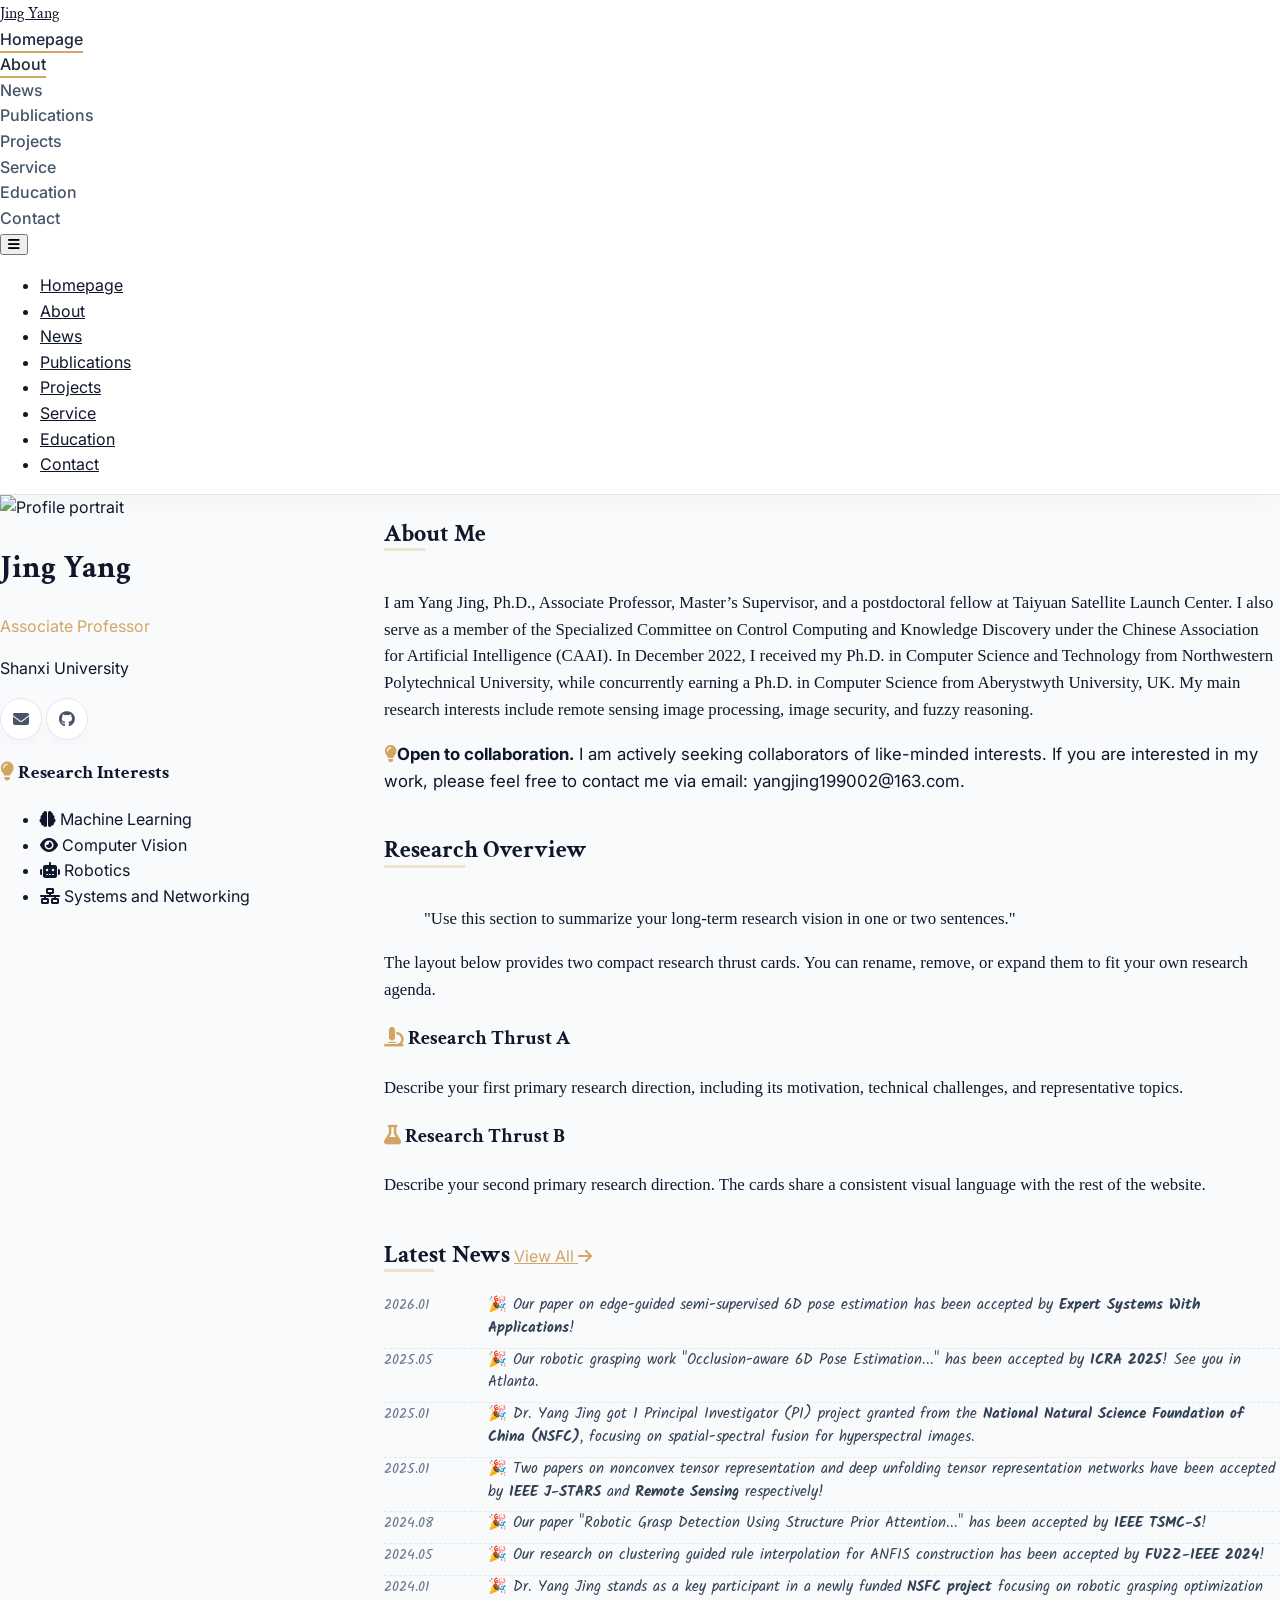
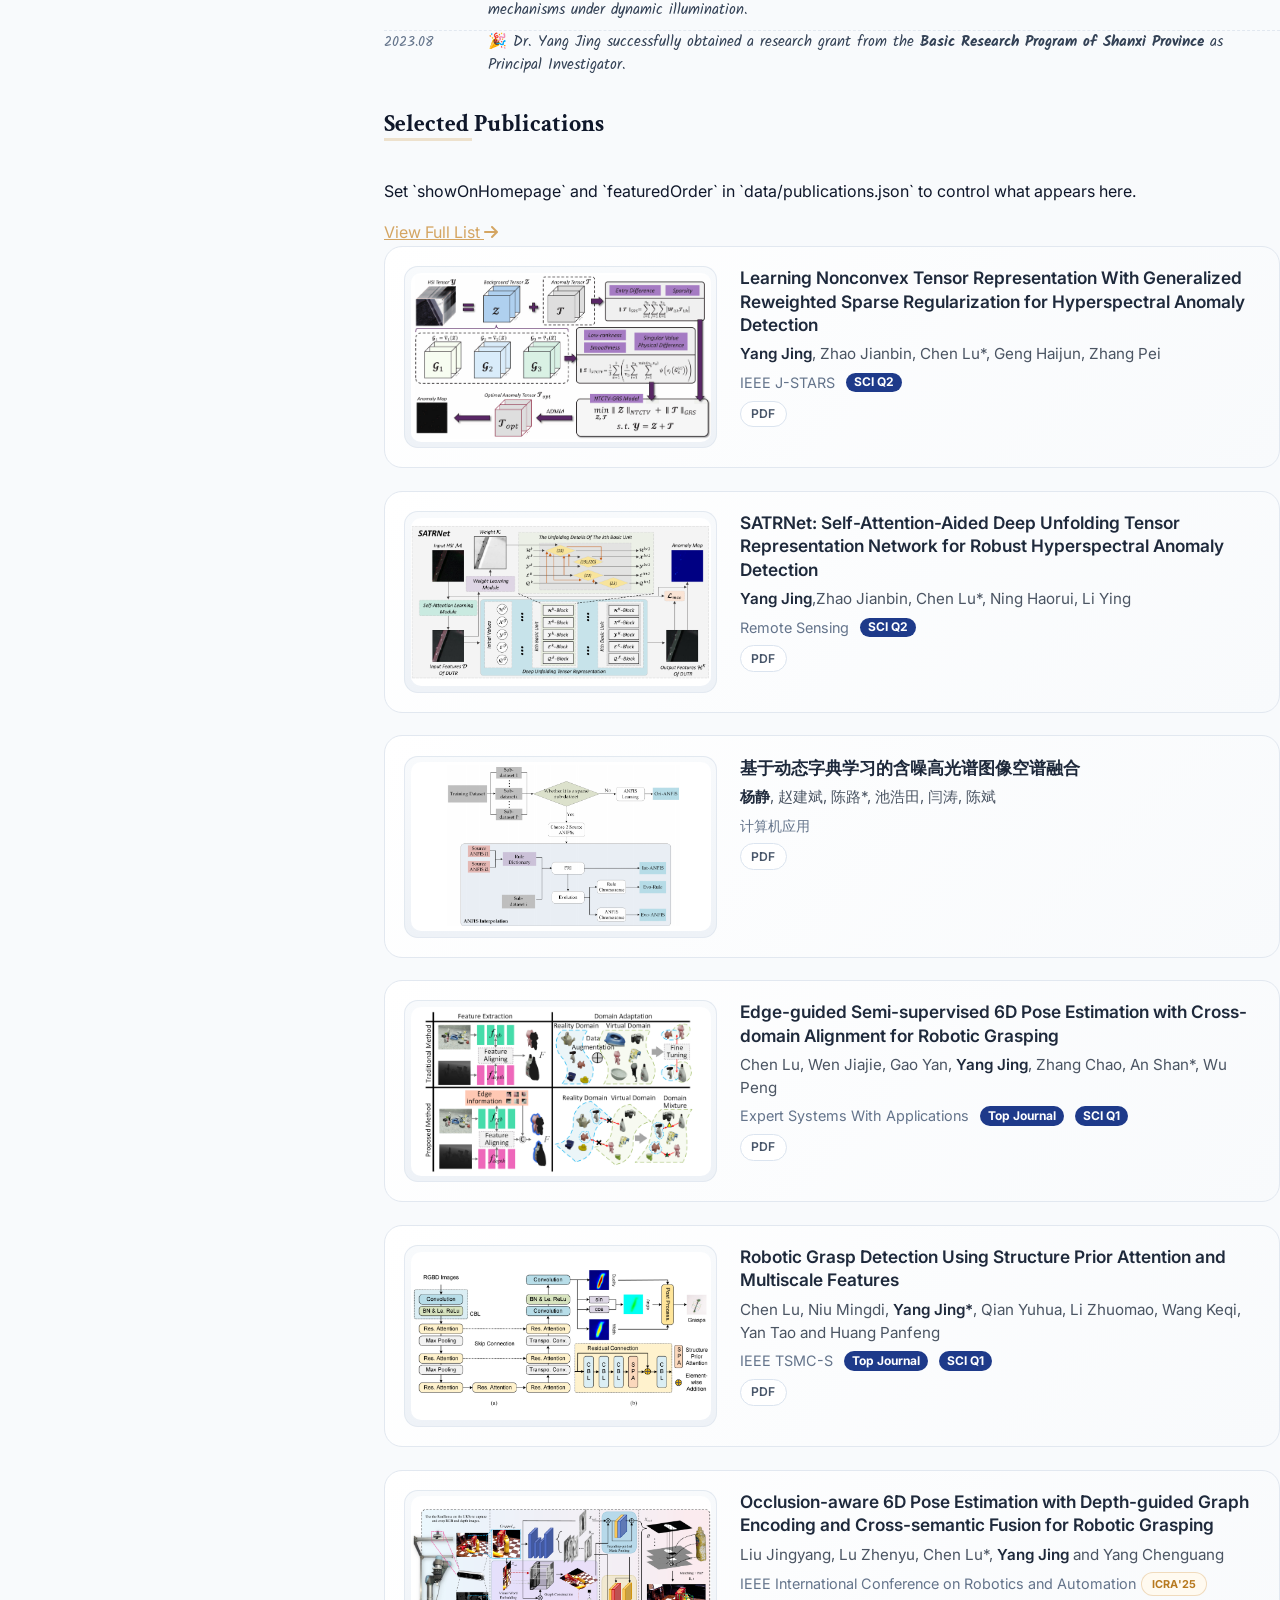
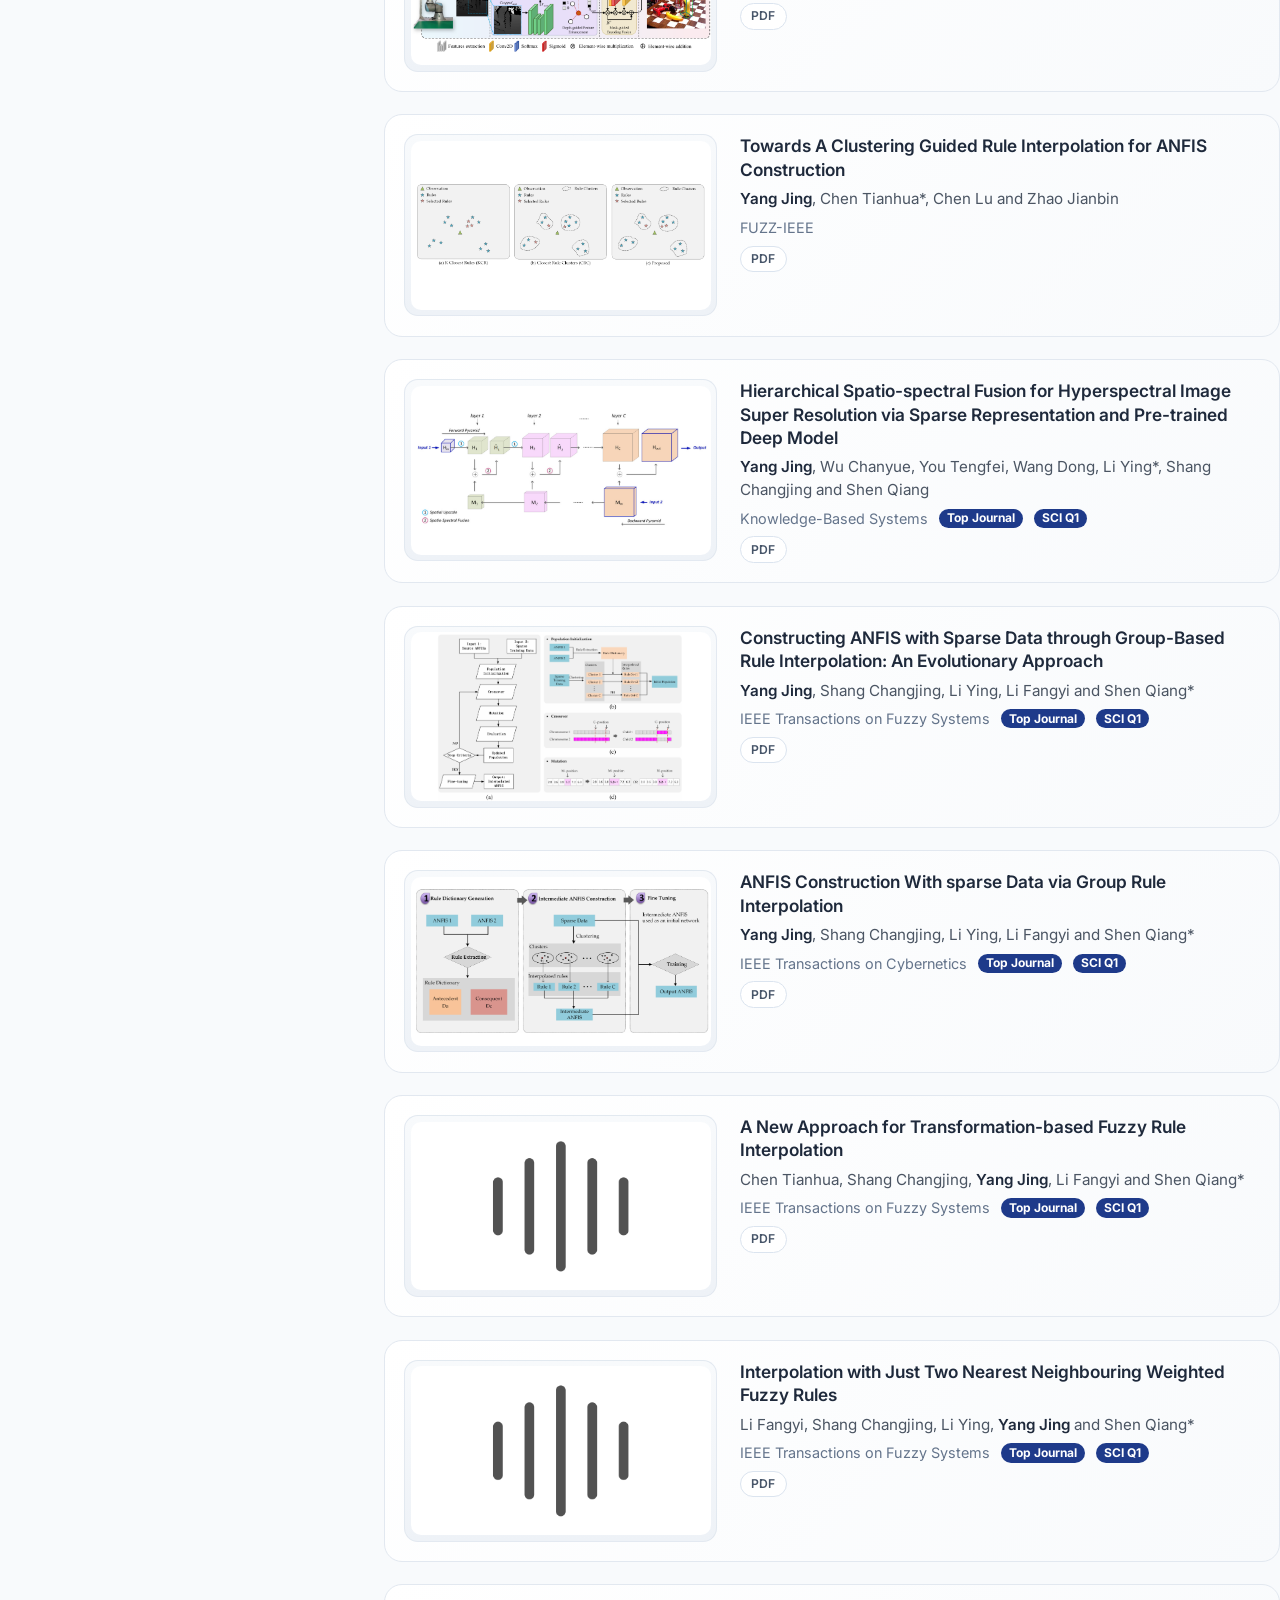
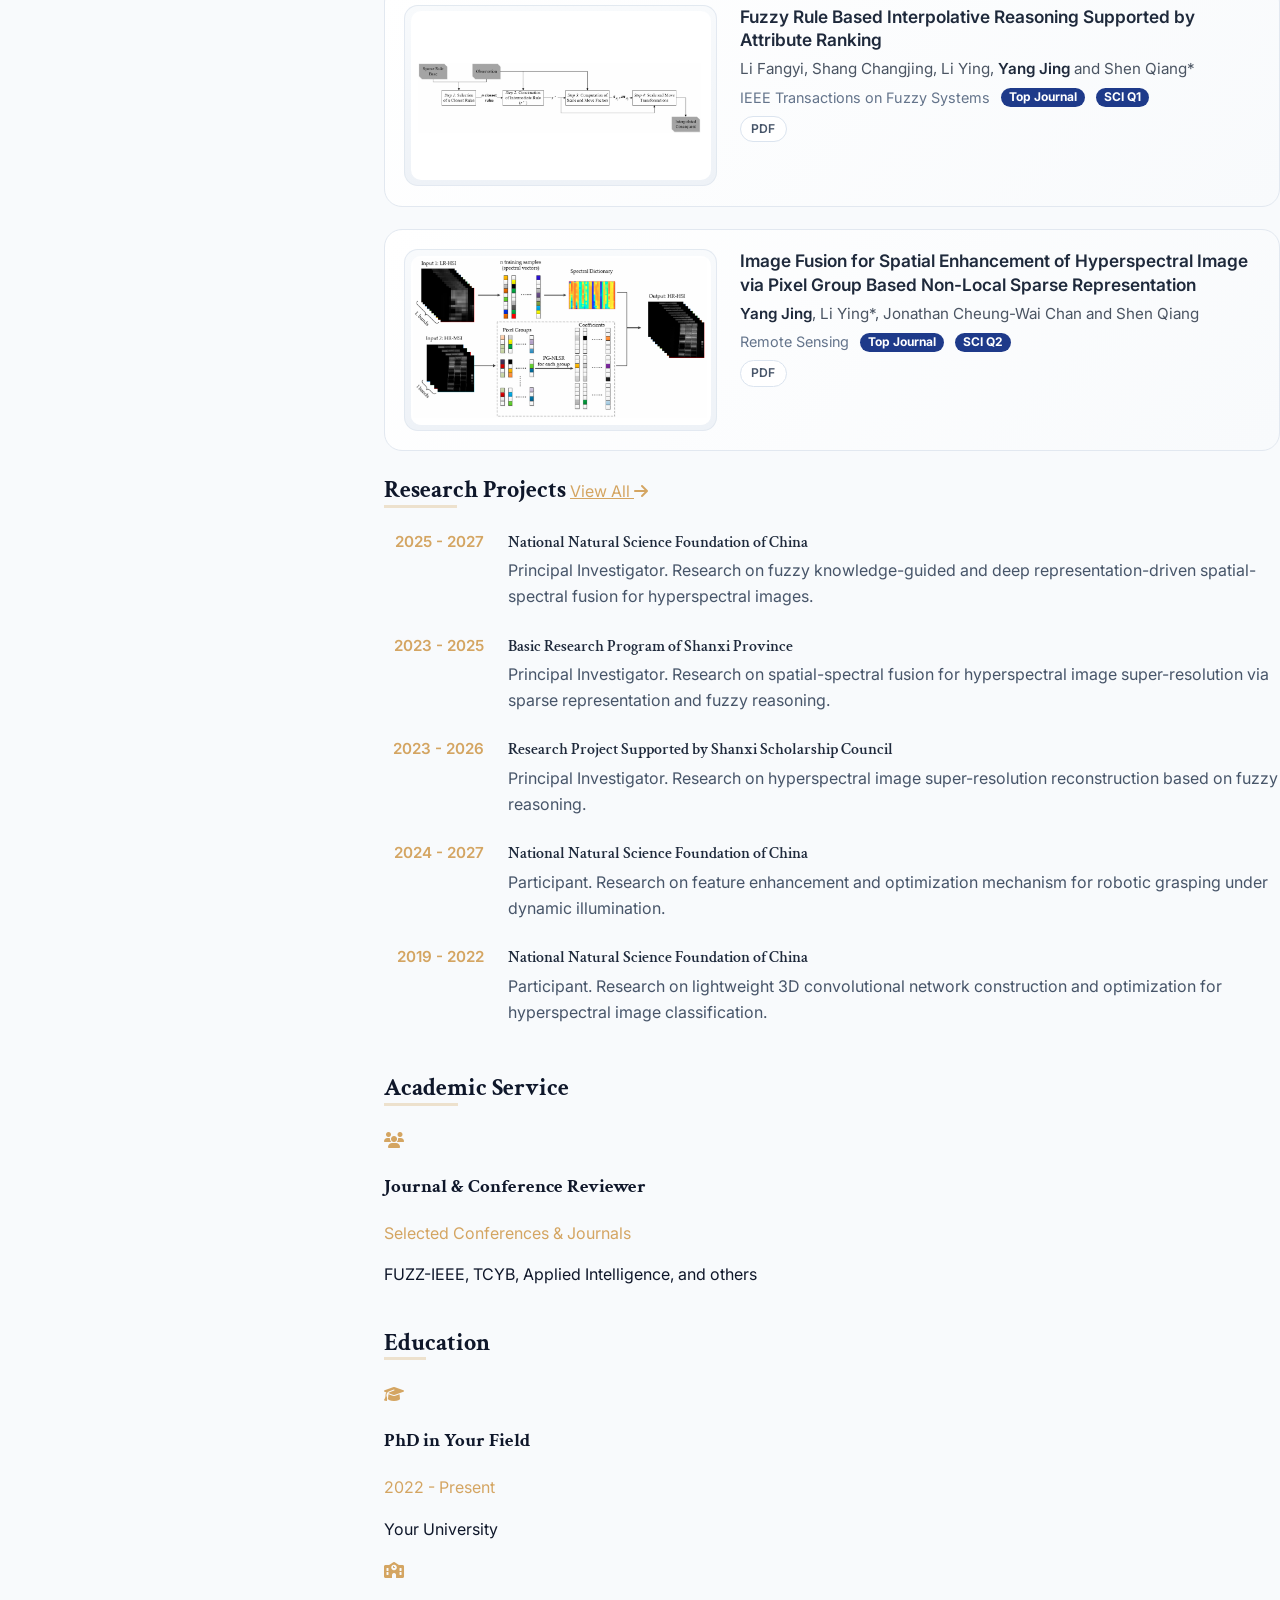
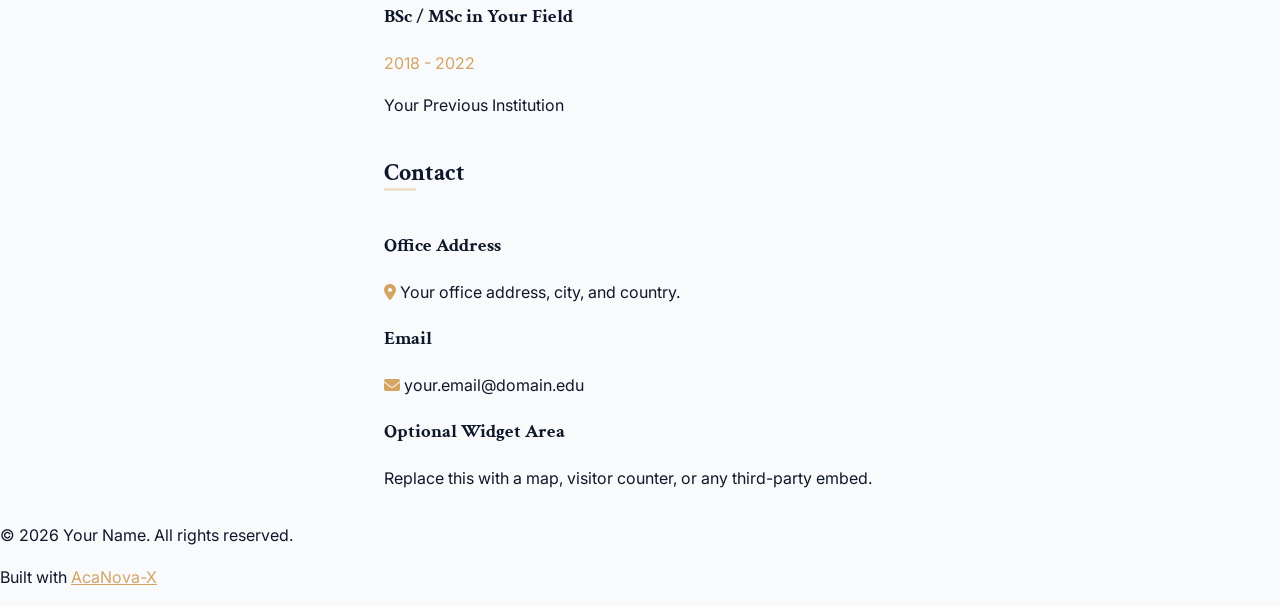
==== index.html @ deda36c7 "v1" ====
<!DOCTYPE html>
<html lang="en" class="scroll-smooth">
<head>
    <meta charset="UTF-8">
    <meta name="viewport" content="width=device-width, initial-scale=1.0">
    <title>Jing Yang</title>
    <link rel="preconnect" href="https://fonts.googleapis.com">
    <link rel="preconnect" href="https://fonts.gstatic.com" crossorigin>
    <link href="https://fonts.googleapis.com/css2?family=Crimson+Text:ital,wght@0,400;0,600;0,700;1,400&family=Inter:wght@300;400;500;600;700&display=swap" rel="stylesheet">
    <link rel="stylesheet" href="styles.css">
    <link rel="stylesheet" href="https://cdnjs.cloudflare.com/ajax/libs/font-awesome/6.4.0/css/all.min.css">
    <script src="https://cdn.tailwindcss.com"></script>
    <script>
      tailwind.config = {
        theme: {
          extend: {
            colors: {
              background: '#fefffe',
              foreground: '#0f172a',
              primary: '#1e293b',
              accent: '#d4a562',
              'accent-dark': '#b88a4d',
              muted: '#64748b'
            },
            fontFamily: {
              sans: ['Inter', 'sans-serif'],
              serif: ['Crimson Text', 'serif']
            }
          }
        }
      };
    </script>
</head>
<body class="bg-background text-foreground antialiased font-sans">
    <nav class="top-nav glass fixed top-0 left-0 right-0 z-50 transition-all duration-300">
        <div class="max-w-7xl mx-auto px-4 sm:px-6 lg:px-8">
            <div class="flex justify-between items-center h-16 lg:h-20">
                <div class="flex-shrink-0">
                    <a href="#" class="text-xl lg:text-2xl font-serif font-semibold text-primary hover:text-accent transition-colors duration-200">
                        Jing Yang
                    </a>
                </div>

                <div class="hidden lg:block">
                    <div class="ml-10 flex items-center space-x-8">
                        <ul class="nav-links flex space-x-8">
                            <li><a href="#homepage" class="nav-item">Homepage</a></li>
                            <li><a href="#about" class="nav-item">About</a></li>
                            <li><a href="#latest-news" class="nav-item">News</a></li>
                            <li><a href="#publications" class="nav-item">Publications</a></li>
                            <li><a href="#honors" class="nav-item">Projects</a></li>
                            <li><a href="#services" class="nav-item">Service</a></li>
                            <li><a href="#educations" class="nav-item">Education</a></li>
                            <li><a href="#contact" class="nav-item">Contact</a></li>
                        </ul>
                    </div>
                </div>

                <div class="lg:hidden flex items-center">
                    <button class="mobile-menu-btn p-2 rounded-md text-neutral-600 hover:text-primary" aria-label="Toggle navigation">
                        <i class="fas fa-bars"></i>
                    </button>
                </div>
            </div>

            <div class="mobile-menu hidden lg:hidden absolute top-16 left-0 w-full bg-white/95 backdrop-blur-md border-b border-neutral-200 shadow-lg" id="mobile-menu">
                <ul class="flex flex-col py-4 px-4 space-y-4">
                    <li><a href="#homepage" class="mobile-nav-item block text-neutral-600 hover:text-primary font-medium">Homepage</a></li>
                    <li><a href="#about" class="mobile-nav-item block text-neutral-600 hover:text-primary font-medium">About</a></li>
                    <li><a href="#latest-news" class="mobile-nav-item block text-neutral-600 hover:text-primary font-medium">News</a></li>
                    <li><a href="#publications" class="mobile-nav-item block text-neutral-600 hover:text-primary font-medium">Publications</a></li>
                    <li><a href="#honors" class="mobile-nav-item block text-neutral-600 hover:text-primary font-medium">Projects</a></li>
                    <li><a href="#services" class="mobile-nav-item block text-neutral-600 hover:text-primary font-medium">Service</a></li>
                    <li><a href="#educations" class="mobile-nav-item block text-neutral-600 hover:text-primary font-medium">Education</a></li>
                    <li><a href="#contact" class="mobile-nav-item block text-neutral-600 hover:text-primary font-medium">Contact</a></li>
                </ul>
            </div>
        </div>
    </nav>

    <main class="min-h-screen pt-20 lg:pt-28 pb-12">
        <div class="w-full max-w-[1480px] mx-auto px-4 sm:px-6 lg:px-8">
            <div class="grid-layout">
                <div class="profile-column">
                    <div class="profile-card sticky top-24">
                        <div class="profile-image-container mb-6 mx-auto max-w-[180px]">
                            <img src="assets/profile.jpg" alt="Profile portrait" class="w-full h-auto rounded-xl shadow-sm">
                        </div>

                        <div class="text-center mb-6">
                            <h1 class="text-3xl font-serif font-bold text-primary mb-2">Jing Yang</h1>
                            <p class="text-lg text-accent font-medium mb-1">Associate Professor</p>
                            <p class="text-neutral-600 mb-2">Shanxi University</p>
                        </div>
<!--空-->
                        <div class="social-links flex flex-wrap justify-center gap-3 mb-6">
                            <a href="mailto:yangjing199002@163.com" class="social-btn" title="Email"><i class="fas fa-envelope"></i></a>
<!--                            <a href="#" target="_blank" rel="noopener noreferrer" class="social-btn" title="CV"><i class="fas fa-file-pdf"></i></a>-->
<!--                            <a href="#" target="_blank" rel="noopener noreferrer" class="social-btn" title="Google Scholar"><i class="fas fa-graduation-cap"></i></a>-->
                            <a href="https://github.com/JingYangSXU" target="_blank" rel="noopener noreferrer" class="social-btn" title="GitHub"><i class="fab fa-github"></i></a>
<!--                            <a href="#" target="_blank" rel="noopener noreferrer" class="social-btn" title="ResearchGate"><i class="fab fa-researchgate"></i></a>-->
<!--                            <a href="#" target="_blank" rel="noopener noreferrer" class="social-btn" title="Website"><i class="fas fa-link"></i></a>-->
                        </div>
<!--空-->
                        <div class="research-interests-card bg-neutral-100 rounded-xl p-5 mb-6">
                            <h3 class="font-serif font-bold text-lg text-primary mb-4 pb-2 border-b border-neutral-200 flex items-center">
                                <i class="fas fa-lightbulb text-accent mr-2 text-base"></i> Research Interests
                            </h3>
                            <ul class="space-y-3">
                                <li class="flex items-center text-neutral-700 hover:text-primary transition-colors">
                                    <i class="fas fa-brain text-accent/80 mr-3 w-5 text-center text-sm"></i>
                                    <span class="text-sm font-medium">Machine Learning</span>
                                </li>
                                <li class="flex items-center text-neutral-700 hover:text-primary transition-colors">
                                    <i class="fas fa-eye text-accent/80 mr-3 w-5 text-center text-sm"></i>
                                    <span class="text-sm font-medium">Computer Vision</span>
                                </li>
                                <li class="flex items-center text-neutral-700 hover:text-primary transition-colors">
                                    <i class="fas fa-robot text-accent/80 mr-3 w-5 text-center text-sm"></i>
                                    <span class="text-sm font-medium">Robotics</span>
                                </li>
                                <li class="flex items-center text-neutral-700 hover:text-primary transition-colors">
                                    <i class="fas fa-network-wired text-accent/80 mr-3 w-5 text-center text-sm"></i>
                                    <span class="text-sm font-medium">Systems and Networking</span>
                                </li>
                            </ul>
                        </div>
                    </div>
                </div>

                <div class="content-column space-y-12">
                    <section id="homepage" class="scroll-mt-24">
                        <span id="about"></span>
                        <div class="section-header mb-6">
                            <h2 class="text-3xl font-serif font-bold text-primary">About Me</h2>
                        </div>
                        <div class="prose max-w-none text-neutral-600 text-justify formal-font">
                            <p class="mb-4">
                                I am Yang Jing, Ph.D., Associate Professor, Master’s Supervisor, and a postdoctoral fellow at Taiyuan Satellite Launch Center. I also
                                serve as a member of the Specialized Committee on Control Computing and Knowledge Discovery under the Chinese Association for Artificial
                                Intelligence (CAAI). In December 2022, I received my Ph.D. in Computer Science and Technology from Northwestern Polytechnical University,
                                while concurrently earning a Ph.D. in Computer Science from Aberystwyth University, UK. My main research interests include remote sensing
                                image processing, image security, and fuzzy reasoning.
                            </p>
<!--空-->
                            <div class="highlight-box bg-accent/10 border-l-4 border-accent p-4 rounded-r-lg text-left font-sans">
                                <p>
                                    <strong><i class="fas fa-lightbulb text-accent mr-2"></i>Open to collaboration.</strong>
                                    I am actively seeking collaborators of like-minded interests. If you are interested in my work, please feel free to contact me via email:
                                     yangjing199002@163.com.
                                </p>
                            </div>
                        </div>
                    </section>
<!--空-->
                    <section id="research-thrust" class="scroll-mt-24">
                        <div class="section-header mb-6">
                            <h2 class="text-3xl font-serif font-bold text-primary">Research Overview</h2>
                        </div>
                        <div class="prose max-w-none text-neutral-600 text-justify formal-font">
                            <blockquote class="pl-4 border-l-4 border-accent/30 italic text-neutral-600 bg-neutral-50/50 p-4 rounded-r-lg mb-6">
                                "Use this section to summarize your long-term research vision in one or two sentences."
                            </blockquote>

                            <p class="mb-8">
                                The layout below provides two compact research thrust cards. You can rename, remove, or expand them to fit your own research agenda.
                            </p>

                            <div class="grid md:grid-cols-2 gap-6">
                                <div class="thrust-card bg-neutral-50 rounded-xl p-5 border border-neutral-100 hover:shadow-md transition-all duration-300 group flex flex-col h-full">
                                    <h3 class="font-serif font-bold text-lg text-primary mb-4 flex items-center group-hover:text-accent transition-colors">
                                        <i class="fas fa-microscope text-accent mr-2 group-hover:scale-110 transition-transform"></i> Research Thrust A
                                    </h3>
                                    <p class="text-sm leading-relaxed text-justify text-neutral-600 flex-grow">
                                        Describe your first primary research direction, including its motivation, technical challenges, and representative topics.
                                    </p>
                                </div>

                                <div class="thrust-card bg-neutral-50 rounded-xl p-5 border border-neutral-100 hover:shadow-md transition-all duration-300 group flex flex-col h-full">
                                    <h3 class="font-serif font-bold text-lg text-primary mb-4 flex items-center group-hover:text-accent transition-colors">
                                        <i class="fas fa-flask text-accent mr-2 group-hover:scale-110 transition-transform"></i> Research Thrust B
                                    </h3>
                                    <p class="text-sm leading-relaxed text-justify text-neutral-600 flex-grow">
                                        Describe your second primary research direction. The cards share a consistent visual language with the rest of the website.
                                    </p>
                                </div>
                            </div>
                        </div>
                    </section>
<!--空-->
                    <section id="latest-news" class="scroll-mt-24">
                        <div class="section-header mb-6 flex justify-between items-center">
                            <h2 class="text-3xl font-serif font-bold text-primary">Latest News</h2>
                            <a href="pages/all-news.html" class="text-sm font-medium text-accent hover:text-accent-dark transition-colors">View All <i class="fas fa-arrow-right ml-1"></i></a>
                        </div>
                        <div id="news-container" class="news-list space-y-4"></div>
                    </section>

                    <section id="publications" class="scroll-mt-24">
                        <div class="section-header mb-6 flex justify-between items-start gap-4">
                            <div>
                                <h2 class="text-3xl font-serif font-bold text-primary">Selected Publications</h2>
                                <p class="text-sm text-neutral-500 mt-1">Set `showOnHomepage` and `featuredOrder` in `data/publications.json` to control what appears here.</p>
                            </div>
                            <a href="pages/all-publications.html" class="text-sm font-medium text-accent hover:text-accent-dark transition-colors whitespace-nowrap mt-1">View Full List <i class="fas fa-arrow-right ml-1"></i></a>
                        </div>

                        <div id="featured-publications-container" class="publications-list space-y-6"></div>
                    </section>

                    <section id="honors" class="scroll-mt-24">
                        <div class="section-header mb-6 flex justify-between items-center">
                            <h2 class="text-3xl font-serif font-bold text-primary">Research Projects</h2>
                            <a href="pages/all-honors.html" class="text-sm font-medium text-accent hover:text-accent-dark transition-colors">View All <i class="fas fa-arrow-right ml-1"></i></a>
                        </div>
                        <div id="honors-container" class="honors-list space-y-4"></div>
                    </section>

                    <section id="services" class="scroll-mt-24">
                        <div class="section-header mb-6">
                            <h2 class="text-3xl font-serif font-bold text-primary">Academic Service</h2>
                        </div>
                        <div class="timeline space-y-6">
<!--                            <div class="timeline-item flex gap-4">-->
<!--                                <div class="school-logo-container w-16 h-16 flex-shrink-0 bg-white rounded-lg shadow-sm p-2 flex items-center justify-center border border-neutral-100 text-2xl text-accent">-->
<!--                                    <i class="fas fa-users"></i>-->
<!--                                </div>-->
<!--                                <div class="timeline-content">-->
<!--                                    <h3 class="font-semibold text-primary">Conference Reviewer</h3>-->
<!--                                    <p class="text-sm text-accent font-medium">Selected Venues</p>-->
<!--                                    <p class="text-sm text-neutral-600 mt-1 leading-relaxed">CVPR, ICCV, ECCV, NeurIPS, ICLR, AAAI</p>-->
<!--                                </div>-->
<!--                            </div>-->
                            <div class="timeline-item flex gap-4">
                                <div class="school-logo-container w-16 h-16 flex-shrink-0 bg-white rounded-lg shadow-sm p-2 flex items-center justify-center border border-neutral-100 text-2xl text-accent">
                                    <i class="fas fa-users"></i>
                                </div>
                                <div class="timeline-content">
                                    <h3 class="font-semibold text-primary">Journal & Conference Reviewer</h3>
                                    <p class="text-sm text-accent font-medium">Selected Conferences & Journals</p>
                                    <p class="text-sm text-neutral-600 mt-1 leading-relaxed">FUZZ-IEEE, TCYB, Applied Intelligence, and others</p>
                                </div>
                            </div>

<!--                            <div class="timeline-item flex gap-4">-->
<!--                                <div class="school-logo-container w-16 h-16 flex-shrink-0 bg-white rounded-lg shadow-sm p-2 flex items-center justify-center border border-neutral-100 text-2xl text-accent">-->
<!--                                    <i class="fas fa-book-open"></i>-->
<!--                                </div>-->
<!--                                <div class="timeline-content">-->
<!--                                    <h3 class="font-semibold text-primary">Journal Reviewer</h3>-->
<!--                                    <p class="text-sm text-accent font-medium">Peer Review</p>-->
<!--                                    <p class="text-sm text-neutral-600 mt-1 leading-relaxed">List journals or editorial services here.</p>-->
<!--                                </div>-->
<!--                            </div>-->
                        </div>
                    </section>
<!--空-->
                    <section id="educations" class="scroll-mt-24">
                        <div class="section-header mb-6">
                            <h2 class="text-3xl font-serif font-bold text-primary">Education</h2>
                        </div>
                        <div class="timeline space-y-6">
                            <div class="timeline-item flex gap-4">
                                <div class="school-logo-container w-16 h-16 flex-shrink-0 bg-white rounded-lg shadow-sm p-2 flex items-center justify-center border border-neutral-100 text-2xl text-accent">
                                    <i class="fas fa-graduation-cap"></i>
                                </div>
                                <div class="timeline-content">
                                    <h3 class="font-semibold text-primary">PhD in Your Field</h3>
                                    <p class="text-sm text-accent font-medium">2022 - Present</p>
                                    <p class="text-sm text-neutral-600 mt-1">Your University</p>
                                </div>
                            </div>

                            <div class="timeline-item flex gap-4">
                                <div class="school-logo-container w-16 h-16 flex-shrink-0 bg-white rounded-lg shadow-sm p-2 flex items-center justify-center border border-neutral-100 text-2xl text-accent">
                                    <i class="fas fa-school"></i>
                                </div>
                                <div class="timeline-content">
                                    <h3 class="font-semibold text-primary">BSc / MSc in Your Field</h3>
                                    <p class="text-sm text-accent font-medium">2018 - 2022</p>
                                    <p class="text-sm text-neutral-600 mt-1">Your Previous Institution</p>
                                </div>
                            </div>
                        </div>
                    </section>
<!--空-->
                    <section id="contact" class="scroll-mt-24">
                        <div class="section-header mb-6">
                            <h2 class="text-3xl font-serif font-bold text-primary">Contact</h2>
                        </div>
                        <div class="contact-card bg-white rounded-xl shadow-sm border border-neutral-200 p-5">
                            <div class="mb-4">
                                <h3 class="font-semibold text-primary mb-2">Office Address</h3>
                                <p class="text-neutral-600 flex items-start gap-2">
                                    <i class="fas fa-map-marker-alt mt-1 text-accent"></i>
                                    <span>Your office address, city, and country.</span>
                                </p>
                            </div>
                            <div class="mb-4">
                                <h3 class="font-semibold text-primary mb-2">Email</h3>
                                <p class="text-neutral-600 flex items-start gap-2">
                                    <i class="fas fa-envelope mt-1 text-accent"></i>
                                    <span>your.email@domain.edu</span>
                                </p>
                            </div>
                            <div class="visitor-stats text-center">
                                <h3 class="font-semibold text-primary mb-2">Optional Widget Area</h3>
                                <p class="text-sm text-neutral-500">
                                    Replace this with a map, visitor counter, or any third-party embed.
                                </p>
                            </div>
                        </div>
                    </section>
                </div>
            </div>
        </div>
    </main>

    <footer class="border-t border-neutral-200 py-8 mt-12 bg-neutral-50">
        <div class="max-w-[90rem] mx-auto px-4 text-center text-neutral-500 text-sm">
            <p>&copy; <span id="current-year"></span> Your Name. All rights reserved.</p>
            <p class="mt-2">Built with <a href="https://github.com/yihangtao/AcaNova-X" target="_blank" rel="noopener noreferrer" class="text-accent hover:underline font-medium">AcaNova-X</a></p>
        </div>
    </footer>

    <script src="script.js"></script>
</body>
</html>
---- styles.css ----
@import url('https://fonts.googleapis.com/css2?family=Crimson+Text:ital,wght@0,400;0,600;0,700;1,400&family=Inter:wght@300;400;500;600;700&family=Kalam:wght@300;400;700&display=swap');

body {
    font-family: 'Inter', sans-serif;
    color: #0f172a;
    background-color: #f8fafc;
    line-height: 1.6;
    margin: 0;
}

h1, h2, h3, h4, h5, h6 {
    font-family: 'Crimson Text', serif;
}

a {
    color: inherit;
}

.font-serif {
    font-family: 'Crimson Text', serif;
}

.font-sans {
    font-family: 'Inter', sans-serif;
}

.glass {
    background: rgba(255, 255, 255, 0.85);
    backdrop-filter: blur(12px);
    -webkit-backdrop-filter: blur(12px);
    border-bottom: 1px solid rgba(255, 255, 255, 0.3);
    box-shadow: 0 4px 30px rgba(0, 0, 0, 0.03);
}

.top-nav {
    background: rgba(255, 255, 255, 0.92);
    border-bottom: 1px solid #e2e8f0;
}

.nav-links {
    list-style: none;
    margin: 0;
    padding: 0;
}

.nav-item {
    position: relative;
    font-weight: 500;
    color: #475569;
    transition: color 0.2s;
    text-decoration: none;
}

.nav-item:hover,
.nav-item.active {
    color: #1e293b;
}

.nav-item::after {
    content: '';
    position: absolute;
    width: 0;
    height: 2px;
    bottom: -4px;
    left: 0;
    background-color: #d4a562;
    transition: width 0.3s ease;
}

.nav-item:hover::after,
.nav-item.active::after {
    width: 100%;
}

.profile-image-container {
    position: relative;
    z-index: 10;
}

section {
    position: relative;
}

.section-header h2,
.section-title {
    position: relative;
    display: inline-block;
}

.section-header h2::after,
.section-title::after {
    content: '';
    position: absolute;
    bottom: 2px;
    left: 0;
    width: 40%;
    height: 3px;
    background-color: rgba(212, 165, 98, 0.3);
    z-index: -1;
}

.grid-layout {
    display: grid;
    grid-template-columns: 1fr;
    gap: 2rem;
}

@media (min-width: 1024px) {
    .grid-layout {
        grid-template-columns: 320px 1fr;
        gap: 4rem;
        align-items: start;
    }
}

.contact-card {
    transition: all 0.3s ease;
}

.contact-card:hover {
    transform: translateY(-2px);
    box-shadow: 0 10px 15px -3px rgba(0, 0, 0, 0.1), 0 4px 6px -2px rgba(0, 0, 0, 0.05);
    border-color: #cbd5e1;
}

::-webkit-scrollbar {
    width: 8px;
}

::-webkit-scrollbar-track {
    background: #f1f5f9;
}

::-webkit-scrollbar-thumb {
    background: #cbd5e1;
    border-radius: 4px;
}

::-webkit-scrollbar-thumb:hover {
    background: #94a3b8;
}

.text-accent {
    color: #d4a562;
}

.bg-accent {
    background-color: #d4a562;
}

.border-accent {
    border-color: #d4a562;
}

.hover\:text-accent:hover {
    color: #d4a562;
}

details summary {
    cursor: pointer;
    transition: all 0.2s cubic-bezier(0.4, 0, 0.2, 1);
    text-align: justify;
}

.formal-font {
    font-family: 'Times New Roman', Times, serif;
    font-size: 1.05rem;
    line-height: 1.6;
}

.link-highlight {
    color: #b7791f;
    text-decoration: none;
    border-bottom: 1px solid rgba(212, 165, 98, 0.35);
}

.link-highlight:hover {
    color: #8b5e2b;
}

.social-btn {
    width: 2.5rem;
    height: 2.5rem;
    display: inline-flex;
    align-items: center;
    justify-content: center;
    border-radius: 999px;
    border: 1px solid #e2e8f0;
    color: #475569;
    background: #ffffff;
    text-decoration: none;
    transition: all 0.2s ease;
    box-shadow: 0 6px 18px -16px rgba(15, 23, 42, 0.55);
}

.social-btn:hover {
    border-color: rgba(212, 165, 98, 0.5);
    color: #b7791f;
    transform: translateY(-1px);
}

.timeline-item {
    align-items: flex-start;
}

.school-logo-container {
    box-sizing: border-box;
}

.content-container {
    max-width: 1100px;
    margin: 0 auto;
    padding: 6rem 1.25rem 3rem;
}

.main-wrapper {
    width: 100%;
}

.main-content {
    width: 100%;
}

.section {
    background: transparent;
}

.section-title {
    font-size: 2rem;
    font-weight: 700;
    color: #1e293b;
    margin: 0 0 1rem;
}

.subtitle-text {
    font-size: 0.95rem;
    color: #64748b;
    margin-left: 0.5rem;
}

.content-block {
    margin-top: 1.5rem;
}

.view-all-container {
    margin-top: 2rem;
    display: flex;
    justify-content: center;
}

.view-all-btn {
    display: inline-flex;
    align-items: center;
    gap: 0.5rem;
    padding: 0.7rem 1.1rem;
    border-radius: 999px;
    border: 1px solid #dbe4ef;
    background: #ffffff;
    color: #334155;
    text-decoration: none;
    transition: all 0.2s ease;
}

.view-all-btn:hover {
    border-color: rgba(212, 165, 98, 0.55);
    color: #b7791f;
    background: #fffaf0;
}

.publication-filters {
    display: flex;
    flex-wrap: wrap;
    gap: 0.75rem;
    margin: 1rem 0 0;
}

.filter-link {
    display: inline-flex;
    align-items: center;
    gap: 0.45rem;
    padding: 0.55rem 0.95rem;
    border-radius: 999px;
    border: 1px solid #dbe4ef;
    background: #ffffff;
    color: #475569;
    text-decoration: none;
    transition: all 0.2s ease;
}

.filter-link:hover,
.filter-link.active {
    background: #1e293b;
    border-color: #1e293b;
    color: #ffffff;
}

.empty-state {
    text-align: center;
    color: #64748b;
    padding: 2rem 0;
}

.pub-year-group {
    margin-bottom: 2rem;
}

.pub-year-header {
    font-family: 'Inter', sans-serif;
    font-size: 1.35rem;
    font-weight: 700;
    font-style: italic;
    letter-spacing: 0.05em;
    color: #1e293b;
    margin-bottom: 1rem;
    border-bottom: 2px solid #e2e8f0;
    padding-bottom: 0.25rem;
    display: inline-block;
}

.pub-list-ul {
    list-style: none;
    padding-left: 0;
    margin: 0;
    display: flex;
    flex-direction: column;
    gap: 1.4rem;
}

.pub-list-item {
    display: flex;
    gap: 1.4rem;
    align-items: flex-start;
    padding: 1.2rem;
    border: 1px solid #e2e8f0;
    border-radius: 18px;
    background: linear-gradient(135deg, #ffffff 0%, #f8fafc 100%);
    transition: border-color 0.25s ease, background-color 0.25s ease;
    line-height: 1.5;
}

.pub-list-item:hover {
    border-color: rgba(212, 165, 98, 0.55);
}

.pub-content-wrapper {
    width: 100%;
    flex: 1 1 auto;
}

.pub-line-1 {
    display: flex;
    flex-wrap: wrap;
    align-items: center;
    gap: 0.55rem;
    font-size: 1rem;
    margin-bottom: 0.45rem;
}

.pub-title-text {
    font-weight: 600;
    color: #1e293b;
    font-size: 1.08rem;
    line-height: 1.35;
    flex: 0 1 auto;
}

.pub-line-2 {
    font-size: 0.95rem;
    color: #4b5563;
    margin-bottom: 0.35rem;
}

.pub-line-2 strong,
.pub-line-2 b {
    color: #1e293b;
    font-weight: 600;
}

.pub-line-3 {
    font-size: 0.9rem;
    color: #64748b;
    display: flex;
    flex-wrap: wrap;
    align-items: center;
    gap: 0.35rem;
}

.pub-line-4 {
    display: flex;
    flex-wrap: wrap;
    gap: 0.45rem;
    margin-top: 0.45rem;
}

.pub-link-btn {
    display: inline-block;
    font-size: 0.76rem;
    font-weight: 600;
    padding: 0.2rem 0.65rem;
    border: 1px solid #dbe4ef;
    border-radius: 999px;
    color: #475569;
    text-decoration: none;
    transition: all 0.2s;
    background-color: #ffffff;
    box-shadow: 0 8px 16px -14px rgba(15, 23, 42, 0.45);
}

.pub-link-btn:hover {
    border-color: rgba(212, 165, 98, 0.55);
    color: #b7791f;
    background-color: #fffaf0;
}

.pub-link-btn.is-placeholder {
    color: #94a3b8;
    border-style: dashed;
    background-color: #f8fafc;
    cursor: default;
}

.pub-venue-tag {
    display: inline-flex;
    align-items: center;
    justify-content: center;
    padding: 0.28rem 0.8rem;
    border-radius: 999px;
    border: 1px solid rgba(148, 163, 184, 0.28);
    background: rgba(255, 255, 255, 0.96);
    font-size: 0.78rem;
    font-weight: 700;
    letter-spacing: 0.04em;
    white-space: nowrap;
}

.pub-venue-inline-tag {
    padding: 0.18rem 0.58rem;
    font-size: 0.68rem;
    letter-spacing: 0.025em;
}

.tag-conference {
    color: #b7791f;
    border-color: rgba(212, 165, 98, 0.36);
    background: #fffaf0;
}

.tag-under-review {
    color: #2563eb;
    border-color: rgba(37, 99, 235, 0.22);
    background: #eff6ff;
}

.pub-badge-highlight {
    display: inline-block;
    /*background-color: #ef4444;*/
    color: #ffffff;
    font-size: 0.75rem;
    font-weight: 700;
    padding: 0.16rem 0.5rem;
    border-radius: 999px;
    line-height: 1.2;
}

.pub-list-item.with-thumbnail-expanded {
    display: flex;
}

.pub-thumbnail-box {
    width: 300px;
    aspect-ratio: 16 / 9;
    flex-shrink: 0;
    order: -1;
    position: relative;
    border-radius: 14px;
    overflow: hidden;
    background: linear-gradient(180deg, #f8fafc 0%, #eef2f7 100%);
    border: 1px solid rgba(226, 232, 240, 0.9);
    padding: 0.35rem;
}

.pub-thumbnail-box img {
    width: 100%;
    height: 100%;
    display: block;
    border-radius: 10px;
    object-fit: contain;
    background: #ffffff;
}

.news-item {
    display: grid;
    grid-template-columns: 80px 1fr;
    gap: 1.5rem;
    align-items: baseline;
    padding-bottom: 0.5rem;
    border-bottom: 1px dashed #e2e8f0;
}

.news-item:last-child {
    border-bottom: none;
}

.news-date {
    font-family: 'Kalam', cursive;
    font-weight: 400;
    font-size: 0.9rem;
    color: #64748b;
    white-space: nowrap;
}

.news-content {
    font-family: 'Kalam', cursive;
    font-size: 0.95rem;
    color: #334155;
    line-height: 1.5;
}

.news-content a {
    color: #b7791f;
    text-decoration: none;
}

.honor-item {
    display: grid;
    grid-template-columns: 100px 1fr;
    gap: 1.5rem;
    align-items: baseline;
    margin-bottom: 1.5rem;
}

/*.honor-year {*/
/*    font-family: 'Courier New', Courier, monospace;*/
/*    font-weight: 700;*/
/*    font-size: 0.9rem;*/
/*    color: #d4a562;*/
/*    text-align: right;*/
/*    white-space: nowrap;*/
/*}*/
.honor-year {
    font-weight: 600;
    font-size: 0.95rem;
    color: #d4a562;
    text-align: right;
    white-space: nowrap;
}

.honor-content h3 {
    font-size: 1rem;
    font-weight: 600;
    color: #1e293b;
    margin: 0 0 0.2rem;
}

.honor-content p {
    margin: 0;
    color: #475569;
}

@media (max-width: 640px) {
    .content-container {
        padding-top: 5rem;
    }

    .news-item,
    .honor-item {
        grid-template-columns: 1fr;
        gap: 0.4rem;
    }

    .honor-year {
        text-align: left;
    }

    .pub-list-item,
    .pub-list-item.with-thumbnail-expanded {
        flex-direction: column;
    }

    .pub-thumbnail-box {
        width: 100%;
        max-width: none;
    }

    .publication-filters {
        flex-direction: column;
        align-items: stretch;
    }
}
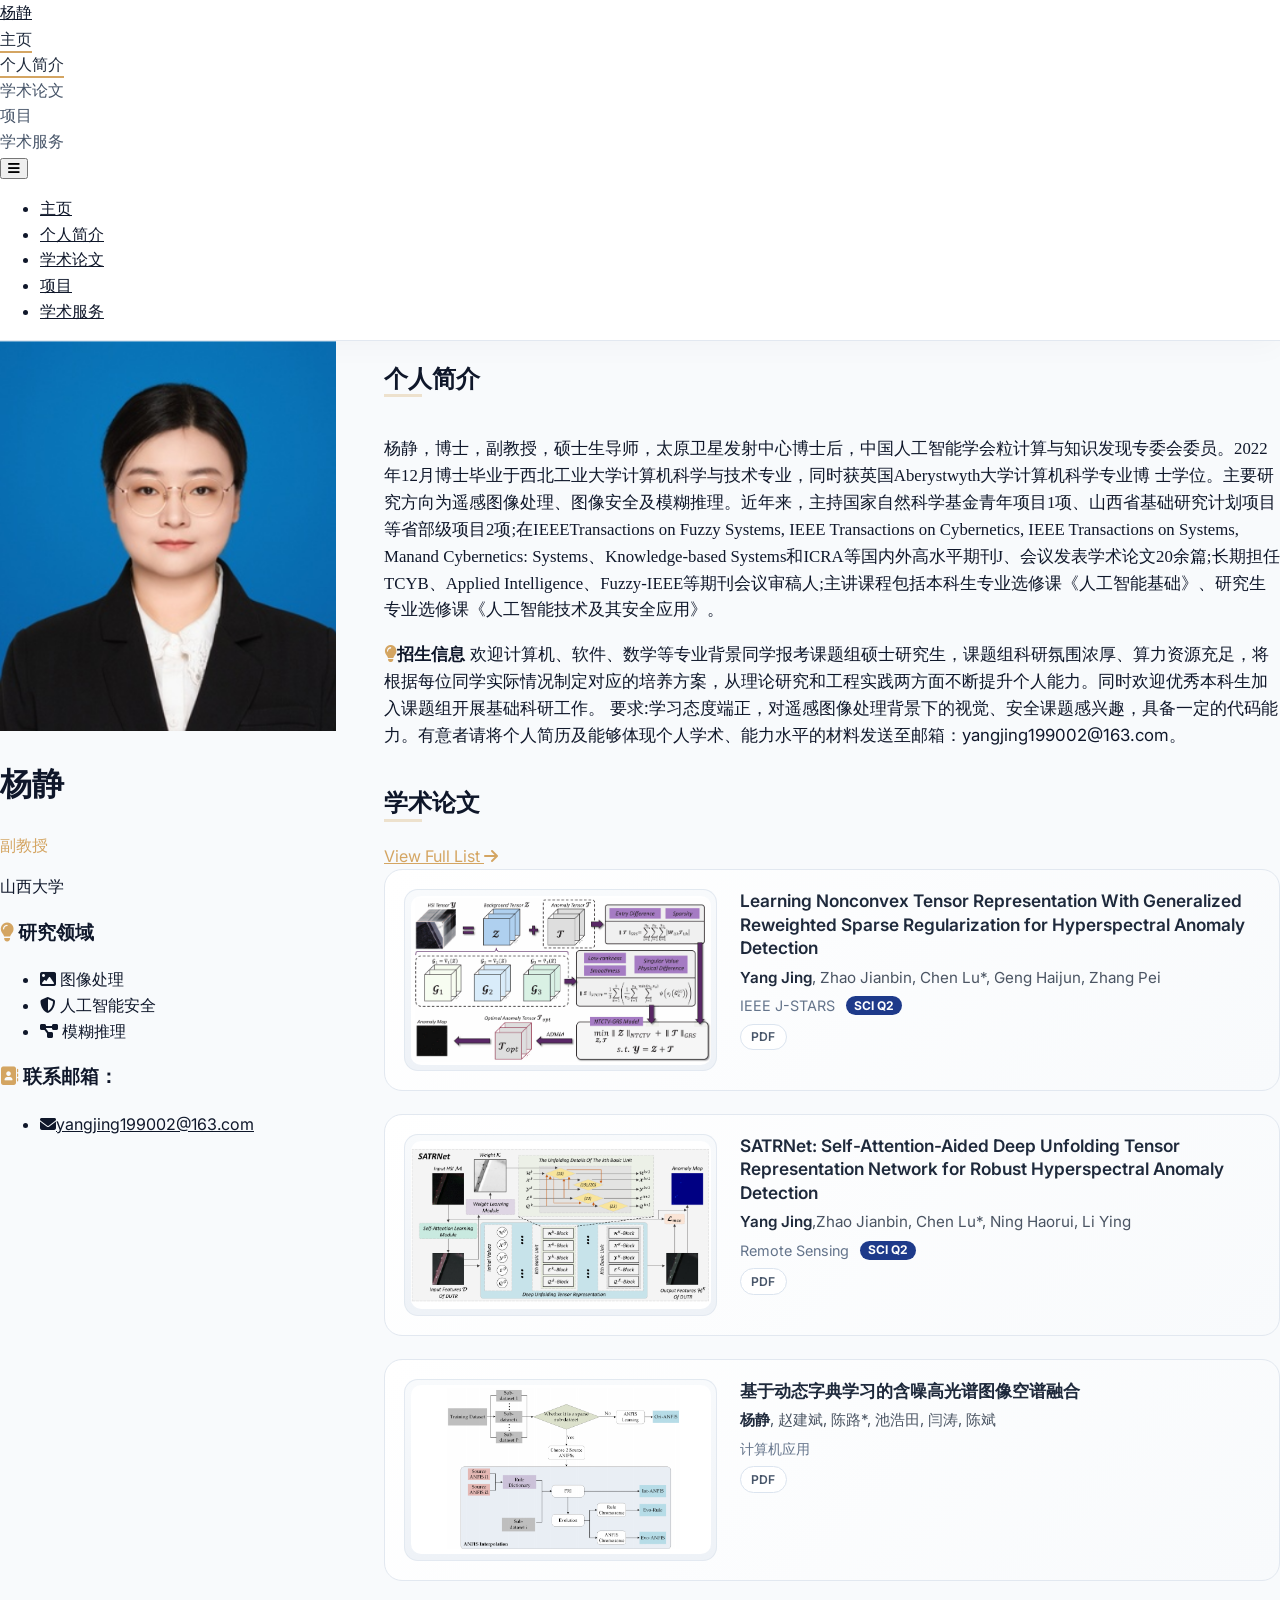
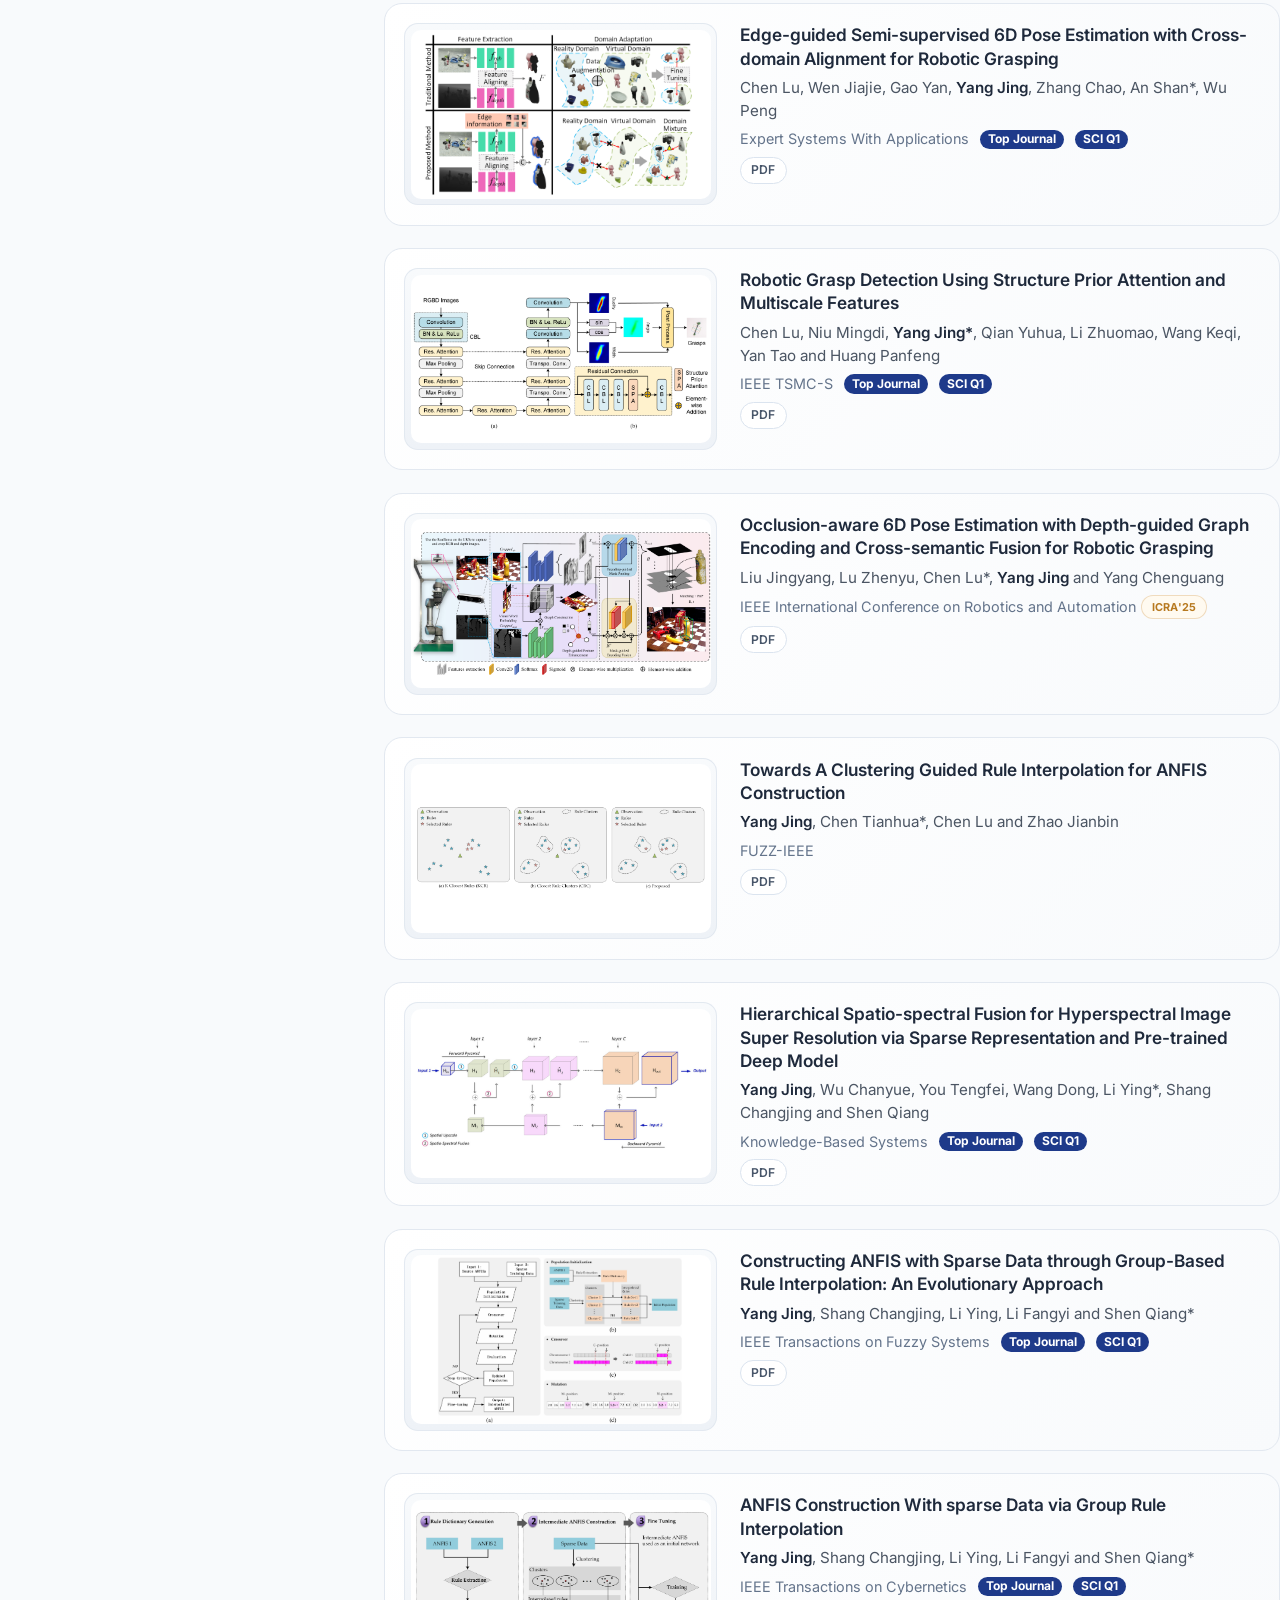
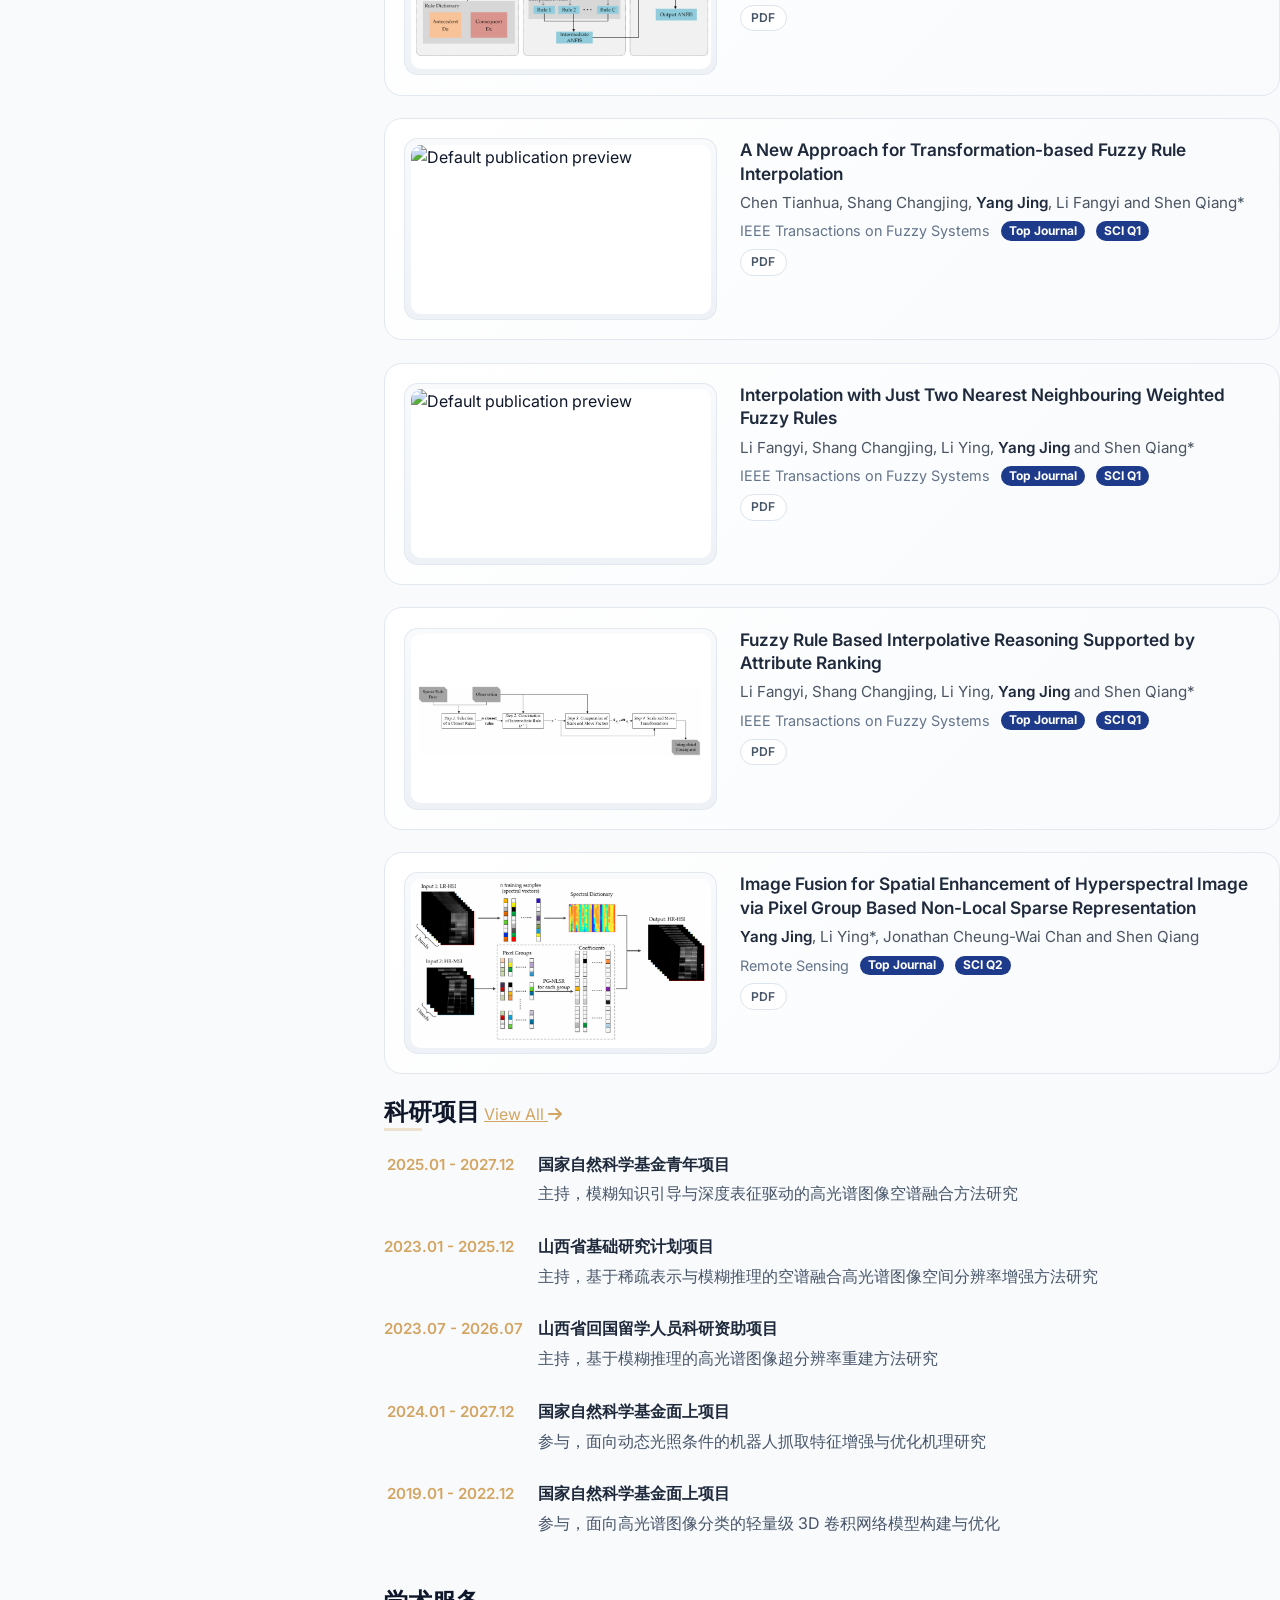
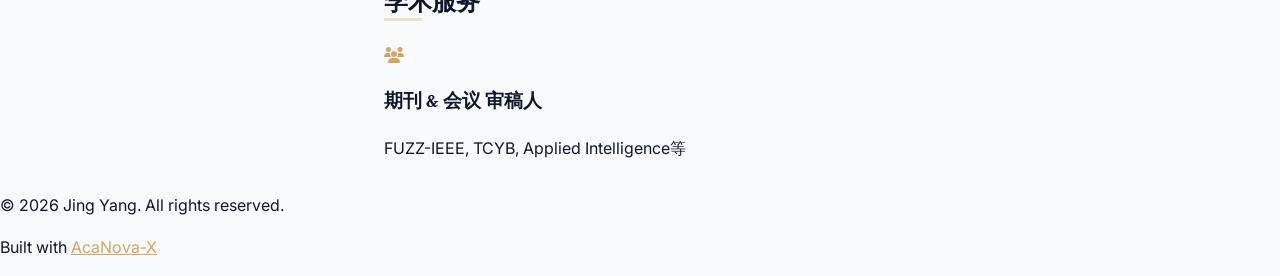
==== commit 28c64d38: "iov2" ====
--- a/index.html
+++ b/index.html
@@ -3,7 +3,7 @@
 <head>
     <meta charset="UTF-8">
     <meta name="viewport" content="width=device-width, initial-scale=1.0">
-    <title>Jing Yang</title>
+    <title>杨静</title>
     <link rel="preconnect" href="https://fonts.googleapis.com">
     <link rel="preconnect" href="https://fonts.gstatic.com" crossorigin>
     <link href="https://fonts.googleapis.com/css2?family=Crimson+Text:ital,wght@0,400;0,600;0,700;1,400&family=Inter:wght@300;400;500;600;700&display=swap" rel="stylesheet">
@@ -37,21 +37,21 @@
             <div class="flex justify-between items-center h-16 lg:h-20">
                 <div class="flex-shrink-0">
                     <a href="#" class="text-xl lg:text-2xl font-serif font-semibold text-primary hover:text-accent transition-colors duration-200">
-                        Jing Yang
+                        杨静
                     </a>
                 </div>
 
                 <div class="hidden lg:block">
                     <div class="ml-10 flex items-center space-x-8">
                         <ul class="nav-links flex space-x-8">
-                            <li><a href="#homepage" class="nav-item">Homepage</a></li>
-                            <li><a href="#about" class="nav-item">About</a></li>
-                            <li><a href="#latest-news" class="nav-item">News</a></li>
-                            <li><a href="#publications" class="nav-item">Publications</a></li>
-                            <li><a href="#honors" class="nav-item">Projects</a></li>
-                            <li><a href="#services" class="nav-item">Service</a></li>
-                            <li><a href="#educations" class="nav-item">Education</a></li>
-                            <li><a href="#contact" class="nav-item">Contact</a></li>
+                            <li><a href="#homepage" class="nav-item">主页</a></li>
+                            <li><a href="#about" class="nav-item">个人简介</a></li>
+<!--                            <li><a href="#latest-news" class="nav-item">News</a></li>-->
+                            <li><a href="#publications" class="nav-item">学术论文</a></li>
+                            <li><a href="#honors" class="nav-item">项目</a></li>
+                            <li><a href="#services" class="nav-item">学术服务</a></li>
+<!--                            <li><a href="#educations" class="nav-item">Education</a></li>-->
+<!--                            <li><a href="#contact" class="nav-item">Contact</a></li>-->
                         </ul>
                     </div>
                 </div>
@@ -65,14 +65,14 @@
 
             <div class="mobile-menu hidden lg:hidden absolute top-16 left-0 w-full bg-white/95 backdrop-blur-md border-b border-neutral-200 shadow-lg" id="mobile-menu">
                 <ul class="flex flex-col py-4 px-4 space-y-4">
-                    <li><a href="#homepage" class="mobile-nav-item block text-neutral-600 hover:text-primary font-medium">Homepage</a></li>
-                    <li><a href="#about" class="mobile-nav-item block text-neutral-600 hover:text-primary font-medium">About</a></li>
-                    <li><a href="#latest-news" class="mobile-nav-item block text-neutral-600 hover:text-primary font-medium">News</a></li>
-                    <li><a href="#publications" class="mobile-nav-item block text-neutral-600 hover:text-primary font-medium">Publications</a></li>
-                    <li><a href="#honors" class="mobile-nav-item block text-neutral-600 hover:text-primary font-medium">Projects</a></li>
-                    <li><a href="#services" class="mobile-nav-item block text-neutral-600 hover:text-primary font-medium">Service</a></li>
-                    <li><a href="#educations" class="mobile-nav-item block text-neutral-600 hover:text-primary font-medium">Education</a></li>
-                    <li><a href="#contact" class="mobile-nav-item block text-neutral-600 hover:text-primary font-medium">Contact</a></li>
+                    <li><a href="#homepage" class="mobile-nav-item block text-neutral-600 hover:text-primary font-medium">主页</a></li>
+                    <li><a href="#about" class="mobile-nav-item block text-neutral-600 hover:text-primary font-medium">个人简介</a></li>
+<!--                    <li><a href="#latest-news" class="mobile-nav-item block text-neutral-600 hover:text-primary font-medium">News</a></li>-->
+                    <li><a href="#publications" class="mobile-nav-item block text-neutral-600 hover:text-primary font-medium">学术论文</a></li>
+                    <li><a href="#honors" class="mobile-nav-item block text-neutral-600 hover:text-primary font-medium">项目</a></li>
+                    <li><a href="#services" class="mobile-nav-item block text-neutral-600 hover:text-primary font-medium">学术服务</a></li>
+<!--                    <li><a href="#educations" class="mobile-nav-item block text-neutral-600 hover:text-primary font-medium">Education</a></li>-->
+<!--                    <li><a href="#contact" class="mobile-nav-item block text-neutral-600 hover:text-primary font-medium">Contact</a></li>-->
                 </ul>
             </div>
         </div>
@@ -88,40 +88,66 @@
                         </div>
 
                         <div class="text-center mb-6">
-                            <h1 class="text-3xl font-serif font-bold text-primary mb-2">Jing Yang</h1>
-                            <p class="text-lg text-accent font-medium mb-1">Associate Professor</p>
-                            <p class="text-neutral-600 mb-2">Shanxi University</p>
+                            <h1 class="text-3xl font-serif font-bold text-primary mb-2">杨静</h1>
+                            <p class="text-lg text-accent font-medium mb-1">副教授</p>
+                            <p class="text-neutral-600 mb-2">山西大学</p>
                         </div>
 <!--空-->
                         <div class="social-links flex flex-wrap justify-center gap-3 mb-6">
-                            <a href="mailto:yangjing199002@163.com" class="social-btn" title="Email"><i class="fas fa-envelope"></i></a>
+<!--                            <a href="mailto:yangjing199002@163.com" class="social-btn" title="Email"><i class="fas fa-envelope"></i></a>-->
 <!--                            <a href="#" target="_blank" rel="noopener noreferrer" class="social-btn" title="CV"><i class="fas fa-file-pdf"></i></a>-->
 <!--                            <a href="#" target="_blank" rel="noopener noreferrer" class="social-btn" title="Google Scholar"><i class="fas fa-graduation-cap"></i></a>-->
-                            <a href="https://github.com/JingYangSXU" target="_blank" rel="noopener noreferrer" class="social-btn" title="GitHub"><i class="fab fa-github"></i></a>
+<!--                            <a href="https://github.com/JingYangSXU" target="_blank" rel="noopener noreferrer" class="social-btn" title="GitHub"><i class="fab fa-github"></i></a>-->
 <!--                            <a href="#" target="_blank" rel="noopener noreferrer" class="social-btn" title="ResearchGate"><i class="fab fa-researchgate"></i></a>-->
 <!--                            <a href="#" target="_blank" rel="noopener noreferrer" class="social-btn" title="Website"><i class="fas fa-link"></i></a>-->
                         </div>
 <!--空-->
                         <div class="research-interests-card bg-neutral-100 rounded-xl p-5 mb-6">
                             <h3 class="font-serif font-bold text-lg text-primary mb-4 pb-2 border-b border-neutral-200 flex items-center">
-                                <i class="fas fa-lightbulb text-accent mr-2 text-base"></i> Research Interests
+                                <i class="fas fa-lightbulb text-accent mr-2 text-base"></i> 研究领域
                             </h3>
                             <ul class="space-y-3">
+<!--                                <li class="flex items-center text-neutral-700 hover:text-primary transition-colors">-->
+<!--                                    <i class="fas fa-brain text-accent/80 mr-3 w-5 text-center text-sm"></i>-->
+<!--                                    <span class="text-sm font-medium">图像处理</span>-->
+<!--                                </li>-->
+<!--                                <li class="flex items-center text-neutral-700 hover:text-primary transition-colors">-->
+<!--                                    <i class="fas fa-eye text-accent/80 mr-3 w-5 text-center text-sm"></i>-->
+<!--                                    <span class="text-sm font-medium">人工智能安全</span>-->
+<!--                                </li>-->
+<!--                                <li class="flex items-center text-neutral-700 hover:text-primary transition-colors">-->
+<!--                                    <i class="fas fa-robot text-accent/80 mr-3 w-5 text-center text-sm"></i>-->
+<!--                                    <span class="text-sm font-medium">模糊推理</span>-->
                                 <li class="flex items-center text-neutral-700 hover:text-primary transition-colors">
-                                    <i class="fas fa-brain text-accent/80 mr-3 w-5 text-center text-sm"></i>
-                                    <span class="text-sm font-medium">Machine Learning</span>
+                                    <i class="fas fa-image text-accent/80 mr-3 w-5 text-center text-sm"></i>
+                                    <span class="text-sm font-medium">图像处理</span>
                                 </li>
                                 <li class="flex items-center text-neutral-700 hover:text-primary transition-colors">
-                                    <i class="fas fa-eye text-accent/80 mr-3 w-5 text-center text-sm"></i>
-                                    <span class="text-sm font-medium">Computer Vision</span>
+                                    <i class="fas fa-shield-halved text-accent/80 mr-3 w-5 text-center text-sm"></i>
+                                    <span class="text-sm font-medium">人工智能安全</span>
                                 </li>
                                 <li class="flex items-center text-neutral-700 hover:text-primary transition-colors">
-                                    <i class="fas fa-robot text-accent/80 mr-3 w-5 text-center text-sm"></i>
-                                    <span class="text-sm font-medium">Robotics</span>
-                                </li>
-                                <li class="flex items-center text-neutral-700 hover:text-primary transition-colors">
-                                    <i class="fas fa-network-wired text-accent/80 mr-3 w-5 text-center text-sm"></i>
-                                    <span class="text-sm font-medium">Systems and Networking</span>
+                                    <i class="fas fa-diagram-project text-accent/80 mr-3 w-5 text-center text-sm"></i>
+                                    <span class="text-sm font-medium">模糊推理</span>
+                                </li>
+                                </li>
+<!--                                <li class="flex items-center text-neutral-700 hover:text-primary transition-colors">-->
+<!--                                    <i class="fas fa-network-wired text-accent/80 mr-3 w-5 text-center text-sm"></i>-->
+<!--                                    <span class="text-sm font-medium">Systems and Networking</span>-->
+<!--                                </li>-->
+                            </ul>
+                        </div>
+
+                        <div class="bg-neutral-100 rounded-xl p-5 mb-6 text-left">
+                            <h3 class="font-serif font-bold text-lg text-primary mb-4 pb-2 border-b border-neutral-200 flex items-center">
+                                <i class="fas fa-address-book text-accent mr-2 text-base"></i> 联系邮箱：
+                            </h3>
+                            <ul class="space-y-3 text-sm">
+                                <li class="flex flex-col">
+<!--                                    <span class="text-neutral-400 text-xs font-medium">Email 1 (163)</span>-->
+                                    <a href="mailto:yangjing199002@163.com" class="text-neutral-700 hover:text-accent font-medium transition-colors break-all">
+                                        <i class="fas fa-envelope mr-1.5 text-accent/80"></i>yangjing199002@163.com
+                                    </a>
                                 </li>
                             </ul>
                         </div>
@@ -132,75 +158,74 @@
                     <section id="homepage" class="scroll-mt-24">
                         <span id="about"></span>
                         <div class="section-header mb-6">
-                            <h2 class="text-3xl font-serif font-bold text-primary">About Me</h2>
+                            <h2 class="text-3xl font-serif font-bold text-primary">个人简介</h2>
                         </div>
                         <div class="prose max-w-none text-neutral-600 text-justify formal-font">
                             <p class="mb-4">
-                                I am Yang Jing, Ph.D., Associate Professor, Master’s Supervisor, and a postdoctoral fellow at Taiyuan Satellite Launch Center. I also
-                                serve as a member of the Specialized Committee on Control Computing and Knowledge Discovery under the Chinese Association for Artificial
-                                Intelligence (CAAI). In December 2022, I received my Ph.D. in Computer Science and Technology from Northwestern Polytechnical University,
-                                while concurrently earning a Ph.D. in Computer Science from Aberystwyth University, UK. My main research interests include remote sensing
-                                image processing, image security, and fuzzy reasoning.
+                                杨静，博士，副教授，硕士生导师，太原卫星发射中心博士后，中国人工智能学会粒计算与知识发现专委会委员。2022年12月博士毕业于西北工业大学计算机科学与技术专业，同时获英国Aberystwyth大学计算机科学专业博
+                                士学位。主要研究方向为遥感图像处理、图像安全及模糊推理。近年来，主持国家自然科学基金青年项目1项、山西省基础研究计划项目等省部级项目2项;在IEEETransactions on Fuzzy Systems, IEEE Transactions
+                                on Cybernetics, IEEE Transactions on Systems, Manand Cybernetics: Systems、Knowledge-based Systems和ICRA等国内外高水平期刊J、会议发表学术论文20余篇;长期担任TCYB、Applied
+                                Intelligence、Fuzzy-IEEE等期刊会议审稿人;主讲课程包括本科生专业选修课《人工智能基础》、研究生专业选修课《人工智能技术及其安全应用》。
                             </p>
 <!--空-->
                             <div class="highlight-box bg-accent/10 border-l-4 border-accent p-4 rounded-r-lg text-left font-sans">
                                 <p>
-                                    <strong><i class="fas fa-lightbulb text-accent mr-2"></i>Open to collaboration.</strong>
-                                    I am actively seeking collaborators of like-minded interests. If you are interested in my work, please feel free to contact me via email:
-                                     yangjing199002@163.com.
+                                    <strong><i class="fas fa-lightbulb text-accent mr-2"></i>招生信息</strong>
+                                    欢迎计算机、软件、数学等专业背景同学报考课题组硕士研究生，课题组科研氛围浓厚、算力资源充足，将根据每位同学实际情况制定对应的培养方案，从理论研究和工程实践两方面不断提升个人能力。同时欢迎优秀本科生加入课题组开展基础科研工作。
+                                    要求:学习态度端正，对遥感图像处理背景下的视觉、安全课题感兴趣，具备一定的代码能力。有意者请将个人简历及能够体现个人学术、能力水平的材料发送至邮箱：yangjing199002@163.com。
                                 </p>
                             </div>
                         </div>
                     </section>
 <!--空-->
-                    <section id="research-thrust" class="scroll-mt-24">
-                        <div class="section-header mb-6">
-                            <h2 class="text-3xl font-serif font-bold text-primary">Research Overview</h2>
-                        </div>
-                        <div class="prose max-w-none text-neutral-600 text-justify formal-font">
-                            <blockquote class="pl-4 border-l-4 border-accent/30 italic text-neutral-600 bg-neutral-50/50 p-4 rounded-r-lg mb-6">
-                                "Use this section to summarize your long-term research vision in one or two sentences."
-                            </blockquote>
-
-                            <p class="mb-8">
-                                The layout below provides two compact research thrust cards. You can rename, remove, or expand them to fit your own research agenda.
-                            </p>
-
-                            <div class="grid md:grid-cols-2 gap-6">
-                                <div class="thrust-card bg-neutral-50 rounded-xl p-5 border border-neutral-100 hover:shadow-md transition-all duration-300 group flex flex-col h-full">
-                                    <h3 class="font-serif font-bold text-lg text-primary mb-4 flex items-center group-hover:text-accent transition-colors">
-                                        <i class="fas fa-microscope text-accent mr-2 group-hover:scale-110 transition-transform"></i> Research Thrust A
-                                    </h3>
-                                    <p class="text-sm leading-relaxed text-justify text-neutral-600 flex-grow">
-                                        Describe your first primary research direction, including its motivation, technical challenges, and representative topics.
-                                    </p>
-                                </div>
-
-                                <div class="thrust-card bg-neutral-50 rounded-xl p-5 border border-neutral-100 hover:shadow-md transition-all duration-300 group flex flex-col h-full">
-                                    <h3 class="font-serif font-bold text-lg text-primary mb-4 flex items-center group-hover:text-accent transition-colors">
-                                        <i class="fas fa-flask text-accent mr-2 group-hover:scale-110 transition-transform"></i> Research Thrust B
-                                    </h3>
-                                    <p class="text-sm leading-relaxed text-justify text-neutral-600 flex-grow">
-                                        Describe your second primary research direction. The cards share a consistent visual language with the rest of the website.
-                                    </p>
-                                </div>
-                            </div>
-                        </div>
-                    </section>
-<!--空-->
-                    <section id="latest-news" class="scroll-mt-24">
-                        <div class="section-header mb-6 flex justify-between items-center">
-                            <h2 class="text-3xl font-serif font-bold text-primary">Latest News</h2>
-                            <a href="pages/all-news.html" class="text-sm font-medium text-accent hover:text-accent-dark transition-colors">View All <i class="fas fa-arrow-right ml-1"></i></a>
-                        </div>
-                        <div id="news-container" class="news-list space-y-4"></div>
-                    </section>
+<!--                    <section id="research-thrust" class="scroll-mt-24">-->
+<!--                        <div class="section-header mb-6">-->
+<!--                            <h2 class="text-3xl font-serif font-bold text-primary">研究方向</h2>-->
+<!--                        </div>-->
+<!--                        <div class="prose max-w-none text-neutral-600 text-justify formal-font">-->
+<!--                            <blockquote class="pl-4 border-l-4 border-accent/30 italic text-neutral-600 bg-neutral-50/50 p-4 rounded-r-lg mb-6">-->
+<!--                                "Use this section to summarize your long-term research vision in one or two sentences."-->
+<!--                            </blockquote>-->
+
+<!--                            <p class="mb-8">-->
+<!--                                The layout below provides two compact research thrust cards. You can rename, remove, or expand them to fit your own research agenda.-->
+<!--                            </p>-->
+
+<!--                            <div class="grid md:grid-cols-2 gap-6">-->
+<!--                                <div class="thrust-card bg-neutral-50 rounded-xl p-5 border border-neutral-100 hover:shadow-md transition-all duration-300 group flex flex-col h-full">-->
+<!--                                    <h3 class="font-serif font-bold text-lg text-primary mb-4 flex items-center group-hover:text-accent transition-colors">-->
+<!--                                        <i class="fas fa-microscope text-accent mr-2 group-hover:scale-110 transition-transform"></i> Research Thrust A-->
+<!--                                    </h3>-->
+<!--                                    <p class="text-sm leading-relaxed text-justify text-neutral-600 flex-grow">-->
+<!--                                        Describe your first primary research direction, including its motivation, technical challenges, and representative topics.-->
+<!--                                    </p>-->
+<!--                                </div>-->
+
+<!--                                <div class="thrust-card bg-neutral-50 rounded-xl p-5 border border-neutral-100 hover:shadow-md transition-all duration-300 group flex flex-col h-full">-->
+<!--                                    <h3 class="font-serif font-bold text-lg text-primary mb-4 flex items-center group-hover:text-accent transition-colors">-->
+<!--                                        <i class="fas fa-flask text-accent mr-2 group-hover:scale-110 transition-transform"></i> Research Thrust B-->
+<!--                                    </h3>-->
+<!--                                    <p class="text-sm leading-relaxed text-justify text-neutral-600 flex-grow">-->
+<!--                                        Describe your second primary research direction. The cards share a consistent visual language with the rest of the website.-->
+<!--                                    </p>-->
+<!--                                </div>-->
+<!--                            </div>-->
+<!--                        </div>-->
+<!--                    </section>-->
+<!--空-->
+<!--                    <section id="latest-news" class="scroll-mt-24">-->
+<!--                        <div class="section-header mb-6 flex justify-between items-center">-->
+<!--                            <h2 class="text-3xl font-serif font-bold text-primary">Latest News</h2>-->
+<!--                            <a href="pages/all-news.html" class="text-sm font-medium text-accent hover:text-accent-dark transition-colors">View All <i class="fas fa-arrow-right ml-1"></i></a>-->
+<!--                        </div>-->
+<!--                        <div id="news-container" class="news-list space-y-4"></div>-->
+<!--                    </section>-->
 
                     <section id="publications" class="scroll-mt-24">
                         <div class="section-header mb-6 flex justify-between items-start gap-4">
                             <div>
-                                <h2 class="text-3xl font-serif font-bold text-primary">Selected Publications</h2>
-                                <p class="text-sm text-neutral-500 mt-1">Set `showOnHomepage` and `featuredOrder` in `data/publications.json` to control what appears here.</p>
+                                <h2 class="text-3xl font-serif font-bold text-primary">学术论文</h2>
+<!--                                <p class="text-sm text-neutral-500 mt-1">Set `showOnHomepage` and `featuredOrder` in `data/publications.json` to control what appears here.</p>-->
                             </div>
                             <a href="pages/all-publications.html" class="text-sm font-medium text-accent hover:text-accent-dark transition-colors whitespace-nowrap mt-1">View Full List <i class="fas fa-arrow-right ml-1"></i></a>
                         </div>
@@ -210,7 +235,7 @@
 
                     <section id="honors" class="scroll-mt-24">
                         <div class="section-header mb-6 flex justify-between items-center">
-                            <h2 class="text-3xl font-serif font-bold text-primary">Research Projects</h2>
+                            <h2 class="text-3xl font-serif font-bold text-primary">科研项目</h2>
                             <a href="pages/all-honors.html" class="text-sm font-medium text-accent hover:text-accent-dark transition-colors">View All <i class="fas fa-arrow-right ml-1"></i></a>
                         </div>
                         <div id="honors-container" class="honors-list space-y-4"></div>
@@ -218,7 +243,7 @@
 
                     <section id="services" class="scroll-mt-24">
                         <div class="section-header mb-6">
-                            <h2 class="text-3xl font-serif font-bold text-primary">Academic Service</h2>
+                            <h2 class="text-3xl font-serif font-bold text-primary">学术服务</h2>
                         </div>
                         <div class="timeline space-y-6">
 <!--                            <div class="timeline-item flex gap-4">-->
@@ -236,9 +261,9 @@
                                     <i class="fas fa-users"></i>
                                 </div>
                                 <div class="timeline-content">
-                                    <h3 class="font-semibold text-primary">Journal & Conference Reviewer</h3>
-                                    <p class="text-sm text-accent font-medium">Selected Conferences & Journals</p>
-                                    <p class="text-sm text-neutral-600 mt-1 leading-relaxed">FUZZ-IEEE, TCYB, Applied Intelligence, and others</p>
+                                    <h3 class="font-semibold text-primary">期刊 & 会议 审稿人</h3>
+<!--                                    <p class="text-sm text-accent font-medium">Selected Conferences & Journals</p>-->
+                                    <p class="text-sm text-neutral-600 mt-1 leading-relaxed">FUZZ-IEEE, TCYB, Applied Intelligence等</p>
                                 </div>
                             </div>
 
@@ -255,62 +280,62 @@
                         </div>
                     </section>
 <!--空-->
-                    <section id="educations" class="scroll-mt-24">
-                        <div class="section-header mb-6">
-                            <h2 class="text-3xl font-serif font-bold text-primary">Education</h2>
-                        </div>
-                        <div class="timeline space-y-6">
-                            <div class="timeline-item flex gap-4">
-                                <div class="school-logo-container w-16 h-16 flex-shrink-0 bg-white rounded-lg shadow-sm p-2 flex items-center justify-center border border-neutral-100 text-2xl text-accent">
-                                    <i class="fas fa-graduation-cap"></i>
-                                </div>
-                                <div class="timeline-content">
-                                    <h3 class="font-semibold text-primary">PhD in Your Field</h3>
-                                    <p class="text-sm text-accent font-medium">2022 - Present</p>
-                                    <p class="text-sm text-neutral-600 mt-1">Your University</p>
-                                </div>
-                            </div>
-
-                            <div class="timeline-item flex gap-4">
-                                <div class="school-logo-container w-16 h-16 flex-shrink-0 bg-white rounded-lg shadow-sm p-2 flex items-center justify-center border border-neutral-100 text-2xl text-accent">
-                                    <i class="fas fa-school"></i>
-                                </div>
-                                <div class="timeline-content">
-                                    <h3 class="font-semibold text-primary">BSc / MSc in Your Field</h3>
-                                    <p class="text-sm text-accent font-medium">2018 - 2022</p>
-                                    <p class="text-sm text-neutral-600 mt-1">Your Previous Institution</p>
-                                </div>
-                            </div>
-                        </div>
-                    </section>
-<!--空-->
-                    <section id="contact" class="scroll-mt-24">
-                        <div class="section-header mb-6">
-                            <h2 class="text-3xl font-serif font-bold text-primary">Contact</h2>
-                        </div>
-                        <div class="contact-card bg-white rounded-xl shadow-sm border border-neutral-200 p-5">
-                            <div class="mb-4">
-                                <h3 class="font-semibold text-primary mb-2">Office Address</h3>
-                                <p class="text-neutral-600 flex items-start gap-2">
-                                    <i class="fas fa-map-marker-alt mt-1 text-accent"></i>
-                                    <span>Your office address, city, and country.</span>
-                                </p>
-                            </div>
-                            <div class="mb-4">
-                                <h3 class="font-semibold text-primary mb-2">Email</h3>
-                                <p class="text-neutral-600 flex items-start gap-2">
-                                    <i class="fas fa-envelope mt-1 text-accent"></i>
-                                    <span>your.email@domain.edu</span>
-                                </p>
-                            </div>
-                            <div class="visitor-stats text-center">
-                                <h3 class="font-semibold text-primary mb-2">Optional Widget Area</h3>
-                                <p class="text-sm text-neutral-500">
-                                    Replace this with a map, visitor counter, or any third-party embed.
-                                </p>
-                            </div>
-                        </div>
-                    </section>
+<!--                    <section id="educations" class="scroll-mt-24">-->
+<!--                        <div class="section-header mb-6">-->
+<!--                            <h2 class="text-3xl font-serif font-bold text-primary">Education</h2>-->
+<!--                        </div>-->
+<!--                        <div class="timeline space-y-6">-->
+<!--                            <div class="timeline-item flex gap-4">-->
+<!--                                <div class="school-logo-container w-16 h-16 flex-shrink-0 bg-white rounded-lg shadow-sm p-2 flex items-center justify-center border border-neutral-100 text-2xl text-accent">-->
+<!--                                    <i class="fas fa-graduation-cap"></i>-->
+<!--                                </div>-->
+<!--                                <div class="timeline-content">-->
+<!--                                    <h3 class="font-semibold text-primary">PhD in Your Field</h3>-->
+<!--                                    <p class="text-sm text-accent font-medium">2022 - Present</p>-->
+<!--                                    <p class="text-sm text-neutral-600 mt-1">Your University</p>-->
+<!--                                </div>-->
+<!--                            </div>-->
+
+<!--                            <div class="timeline-item flex gap-4">-->
+<!--                                <div class="school-logo-container w-16 h-16 flex-shrink-0 bg-white rounded-lg shadow-sm p-2 flex items-center justify-center border border-neutral-100 text-2xl text-accent">-->
+<!--                                    <i class="fas fa-school"></i>-->
+<!--                                </div>-->
+<!--                                <div class="timeline-content">-->
+<!--                                    <h3 class="font-semibold text-primary">BSc / MSc in Your Field</h3>-->
+<!--                                    <p class="text-sm text-accent font-medium">2018 - 2022</p>-->
+<!--                                    <p class="text-sm text-neutral-600 mt-1">Your Previous Institution</p>-->
+<!--                                </div>-->
+<!--                            </div>-->
+<!--                        </div>-->
+<!--                    </section>-->
+<!--空-->
+<!--                    <section id="contact" class="scroll-mt-24">-->
+<!--                        <div class="section-header mb-6">-->
+<!--                            <h2 class="text-3xl font-serif font-bold text-primary">Contact</h2>-->
+<!--                        </div>-->
+<!--                        <div class="contact-card bg-white rounded-xl shadow-sm border border-neutral-200 p-5">-->
+<!--                            <div class="mb-4">-->
+<!--                                <h3 class="font-semibold text-primary mb-2">Office Address</h3>-->
+<!--                                <p class="text-neutral-600 flex items-start gap-2">-->
+<!--                                    <i class="fas fa-map-marker-alt mt-1 text-accent"></i>-->
+<!--                                    <span>Your office address, city, and country.</span>-->
+<!--                                </p>-->
+<!--                            </div>-->
+<!--                            <div class="mb-4">-->
+<!--                                <h3 class="font-semibold text-primary mb-2">Email</h3>-->
+<!--                                <p class="text-neutral-600 flex items-start gap-2">-->
+<!--                                    <i class="fas fa-envelope mt-1 text-accent"></i>-->
+<!--                                    <span>your.email@domain.edu</span>-->
+<!--                                </p>-->
+<!--                            </div>-->
+<!--                            <div class="visitor-stats text-center">-->
+<!--                                <h3 class="font-semibold text-primary mb-2">Optional Widget Area</h3>-->
+<!--                                <p class="text-sm text-neutral-500">-->
+<!--                                    Replace this with a map, visitor counter, or any third-party embed.-->
+<!--                                </p>-->
+<!--                            </div>-->
+<!--                        </div>-->
+<!--                    </section>-->
                 </div>
             </div>
         </div>
@@ -318,7 +343,7 @@
 
     <footer class="border-t border-neutral-200 py-8 mt-12 bg-neutral-50">
         <div class="max-w-[90rem] mx-auto px-4 text-center text-neutral-500 text-sm">
-            <p>&copy; <span id="current-year"></span> Your Name. All rights reserved.</p>
+            <p>&copy; <span id="current-year"></span> Jing Yang. All rights reserved.</p>
             <p class="mt-2">Built with <a href="https://github.com/yihangtao/AcaNova-X" target="_blank" rel="noopener noreferrer" class="text-accent hover:underline font-medium">AcaNova-X</a></p>
         </div>
     </footer>
--- a/styles.css
+++ b/styles.css
@@ -521,18 +521,34 @@
     text-decoration: none;
 }
 
+/*.honor-item {*/
+/*    display: grid;*/
+/*    grid-template-columns: 100px 1fr;*/
+/*    gap: 1.5rem;*/
+/*    align-items: baseline;*/
+/*    margin-bottom: 1.5rem;*/
+/*}*/
 .honor-item {
     display: grid;
-    grid-template-columns: 100px 1fr;
+    /* 将 100px 修改为 130px，给“2025 - 2027”留出足够空间 */
+    grid-template-columns: 130px 1fr;
+    /* 保持或适当加大左右间距 (1.5rem 约等于 24px) */
     gap: 1.5rem;
     align-items: baseline;
-    margin-bottom: 1.5rem;
+    margin-bottom: 1.75rem; /* 稍微加大家开各项目之间的上下间距 */
 }
 
 /*.honor-year {*/
 /*    font-family: 'Courier New', Courier, monospace;*/
 /*    font-weight: 700;*/
 /*    font-size: 0.9rem;*/
+/*    color: #d4a562;*/
+/*    text-align: right;*/
+/*    white-space: nowrap;*/
+/*}*/
+/*.honor-year {*/
+/*    font-weight: 600;*/
+/*    font-size: 0.95rem;*/
 /*    color: #d4a562;*/
 /*    text-align: right;*/
 /*    white-space: nowrap;*/
@@ -542,7 +558,7 @@
     font-size: 0.95rem;
     color: #d4a562;
     text-align: right;
-    white-space: nowrap;
+    white-space: nowrap; /* 确保时间绝对不会因为拥挤而换行 */
 }
 
 .honor-content h3 {
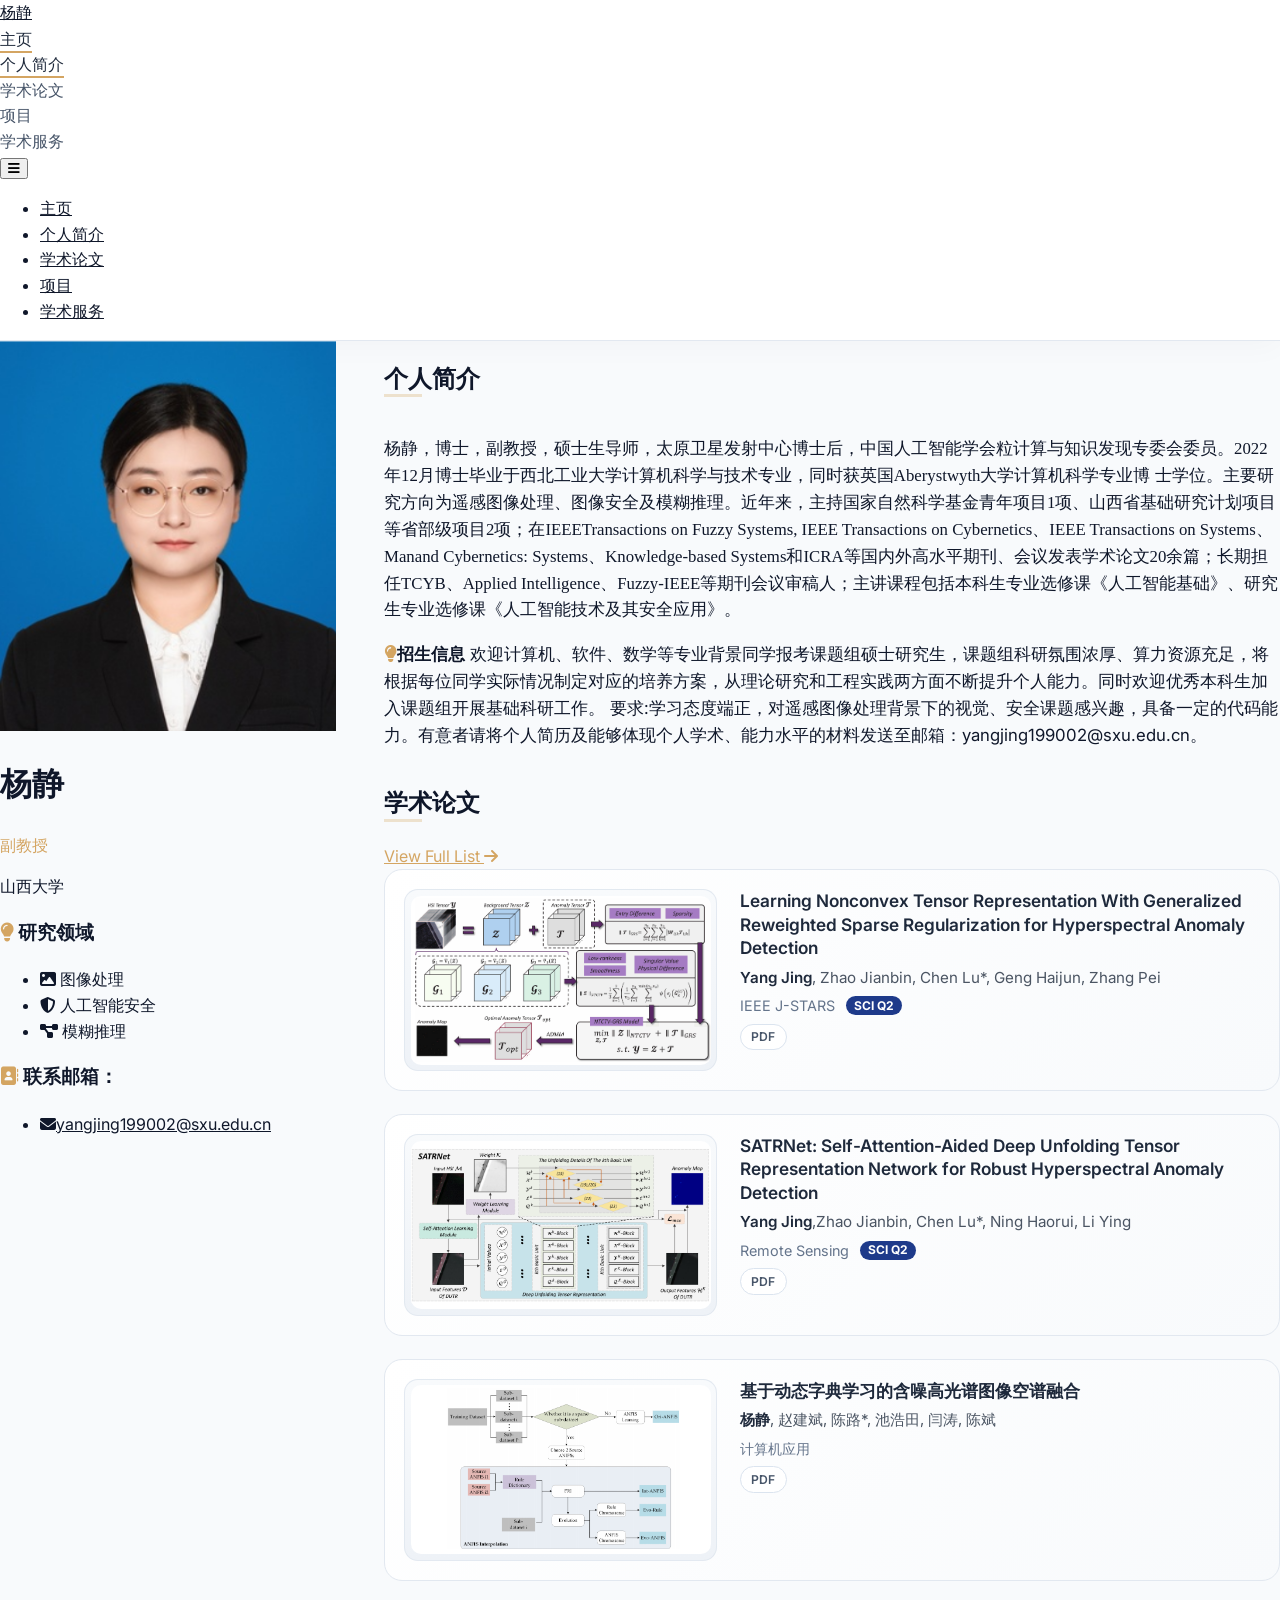
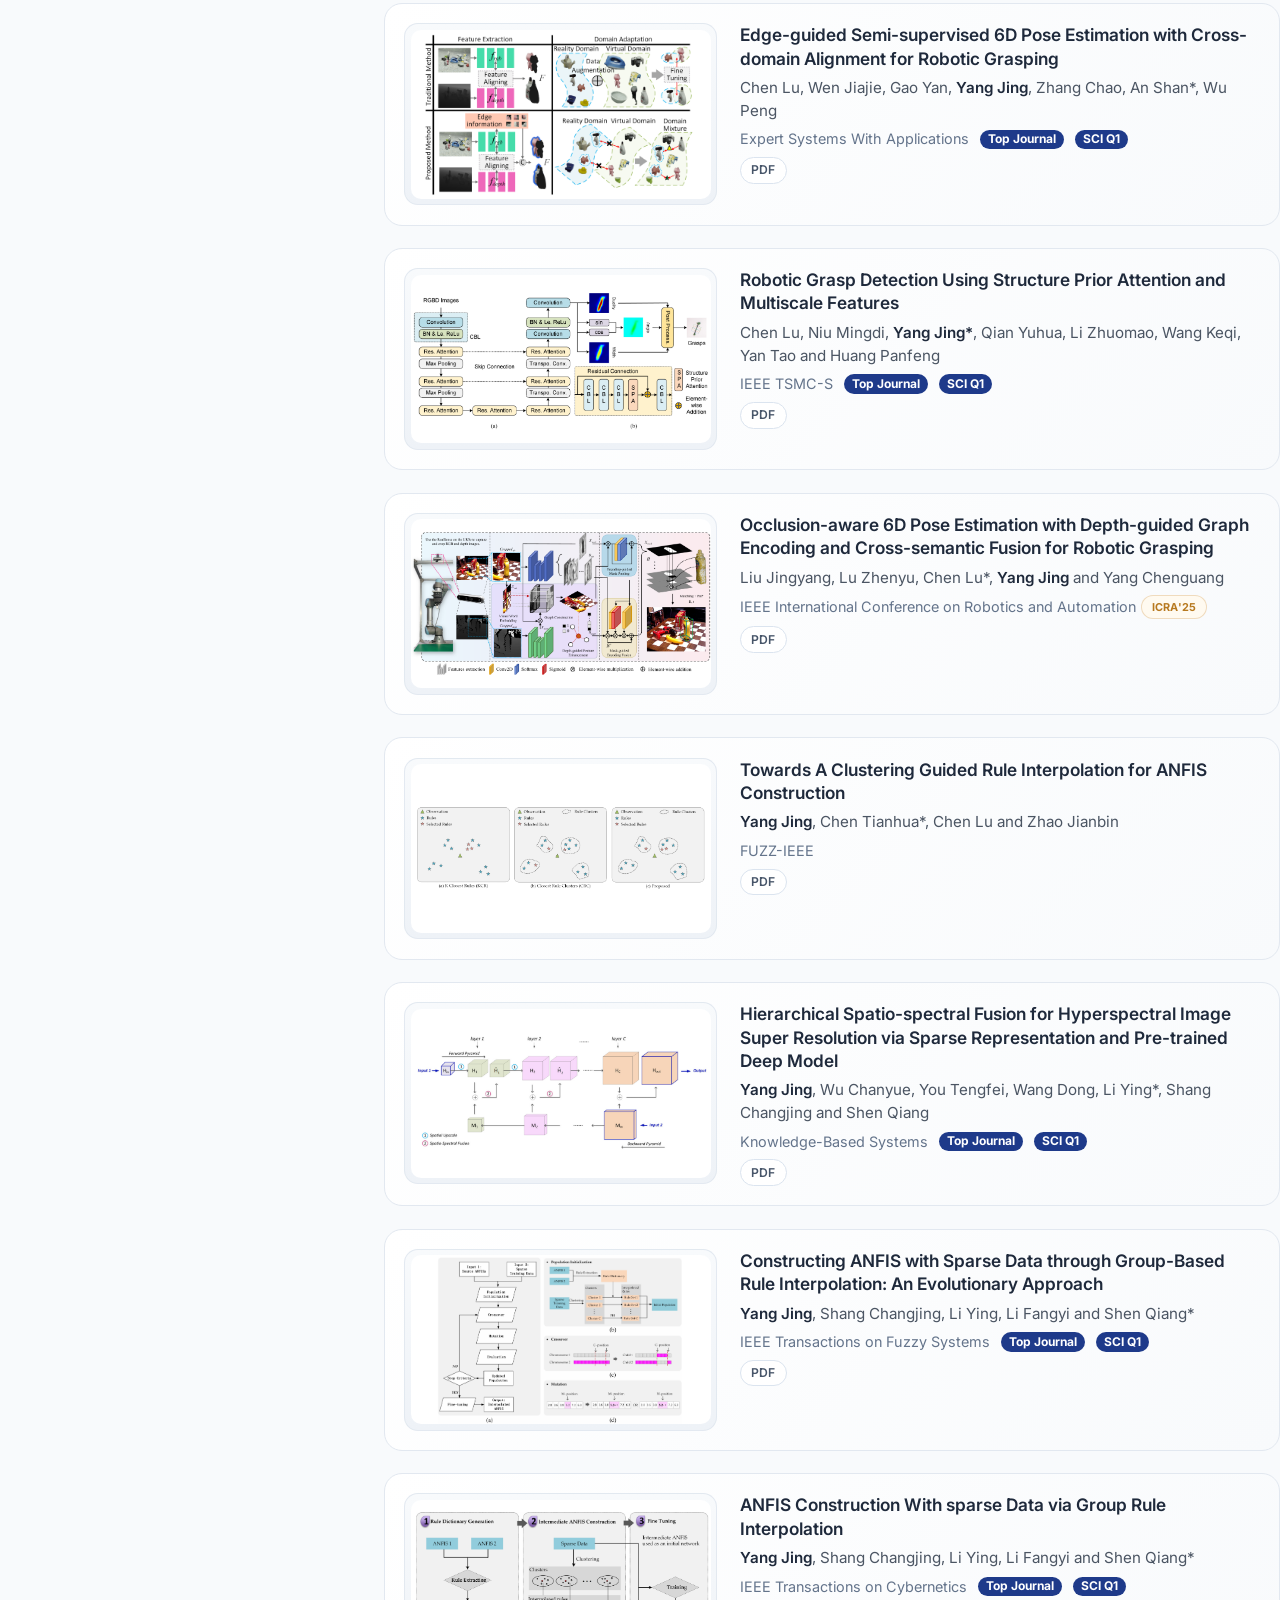
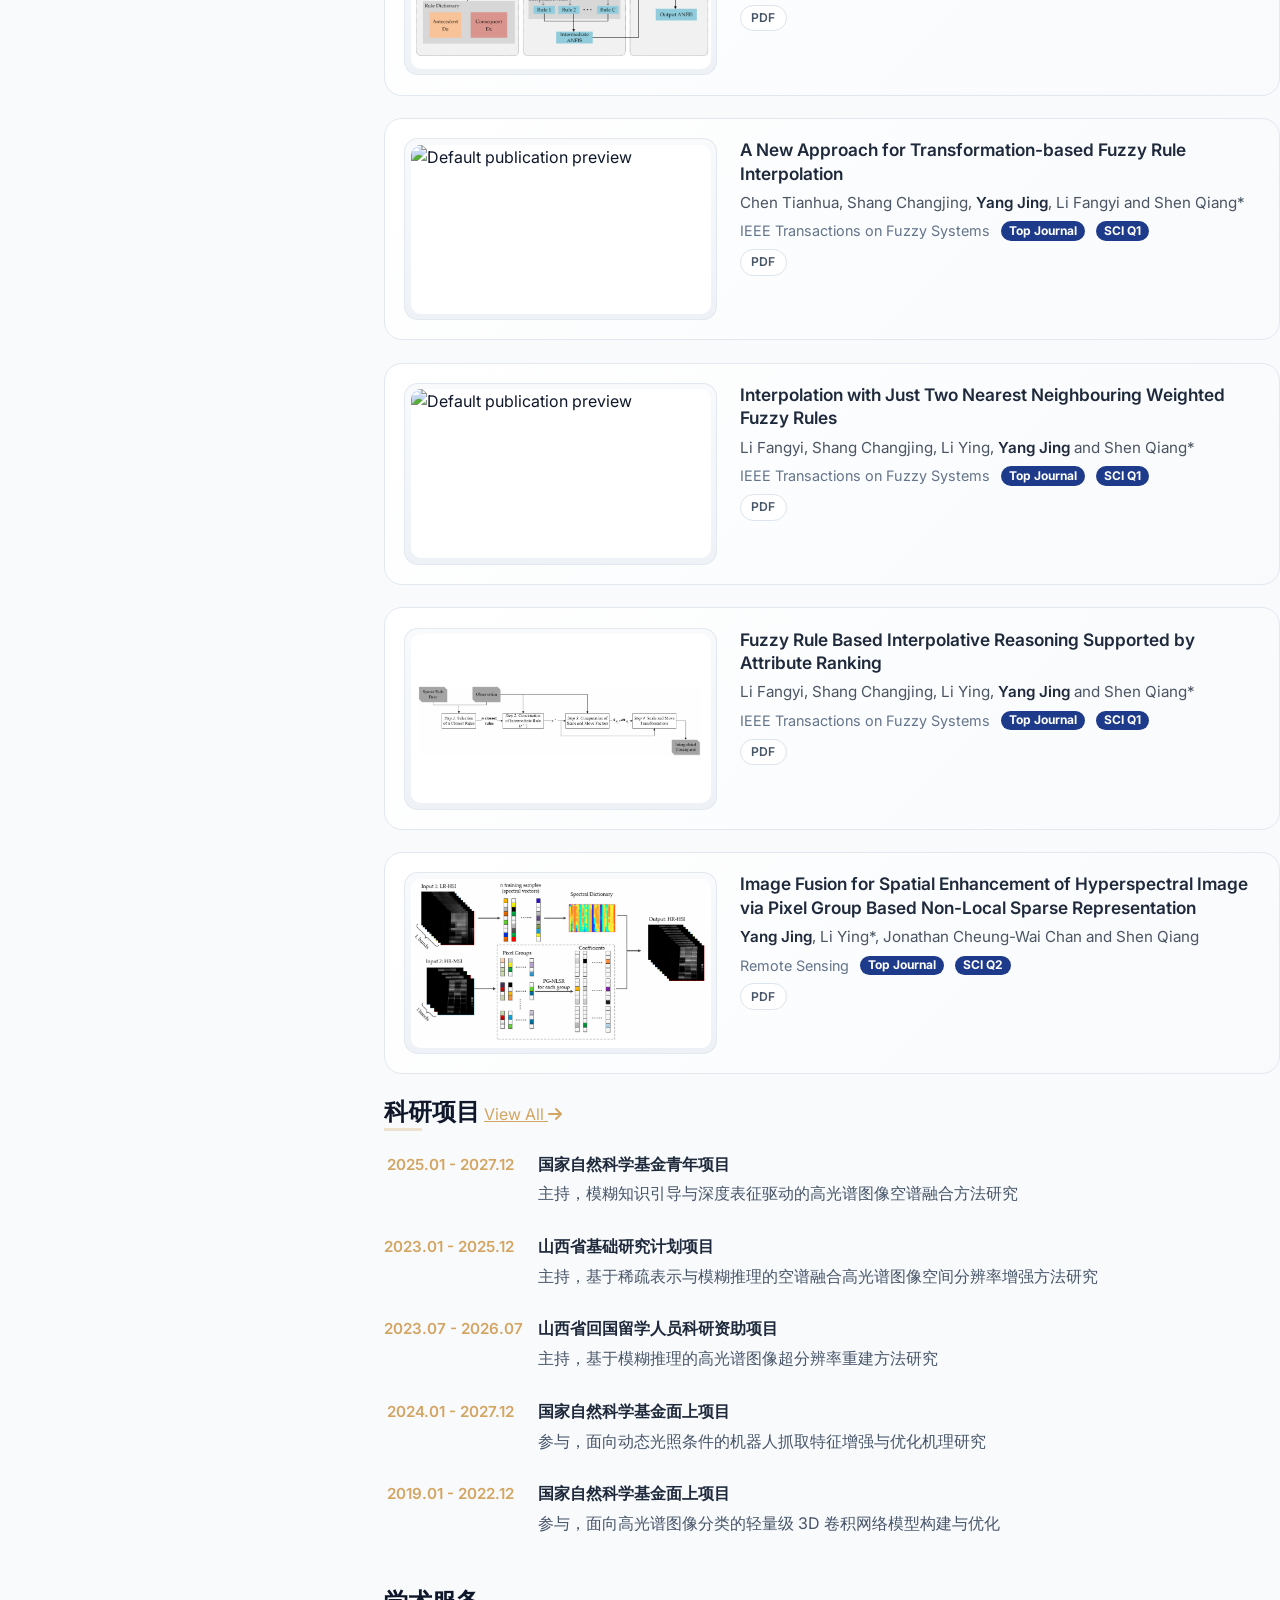
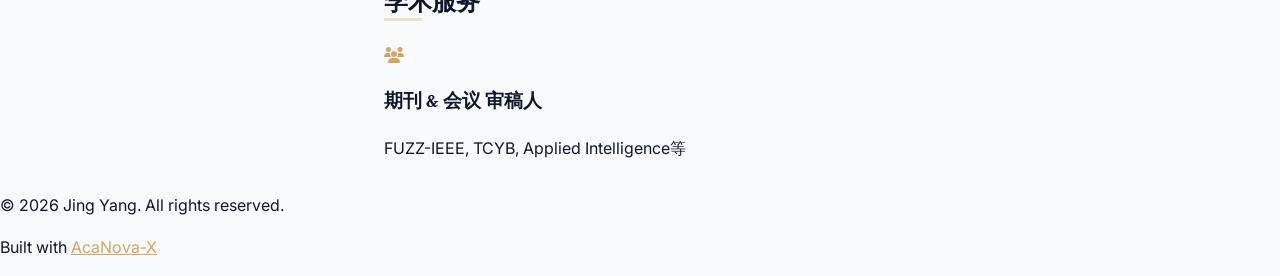
==== commit f2057589: "iov3" ====
--- a/index.html
+++ b/index.html
@@ -94,12 +94,6 @@
                         </div>
 <!--空-->
                         <div class="social-links flex flex-wrap justify-center gap-3 mb-6">
-<!--                            <a href="mailto:yangjing199002@163.com" class="social-btn" title="Email"><i class="fas fa-envelope"></i></a>-->
-<!--                            <a href="#" target="_blank" rel="noopener noreferrer" class="social-btn" title="CV"><i class="fas fa-file-pdf"></i></a>-->
-<!--                            <a href="#" target="_blank" rel="noopener noreferrer" class="social-btn" title="Google Scholar"><i class="fas fa-graduation-cap"></i></a>-->
-<!--                            <a href="https://github.com/JingYangSXU" target="_blank" rel="noopener noreferrer" class="social-btn" title="GitHub"><i class="fab fa-github"></i></a>-->
-<!--                            <a href="#" target="_blank" rel="noopener noreferrer" class="social-btn" title="ResearchGate"><i class="fab fa-researchgate"></i></a>-->
-<!--                            <a href="#" target="_blank" rel="noopener noreferrer" class="social-btn" title="Website"><i class="fas fa-link"></i></a>-->
                         </div>
 <!--空-->
                         <div class="research-interests-card bg-neutral-100 rounded-xl p-5 mb-6">
@@ -107,17 +101,6 @@
                                 <i class="fas fa-lightbulb text-accent mr-2 text-base"></i> 研究领域
                             </h3>
                             <ul class="space-y-3">
-<!--                                <li class="flex items-center text-neutral-700 hover:text-primary transition-colors">-->
-<!--                                    <i class="fas fa-brain text-accent/80 mr-3 w-5 text-center text-sm"></i>-->
-<!--                                    <span class="text-sm font-medium">图像处理</span>-->
-<!--                                </li>-->
-<!--                                <li class="flex items-center text-neutral-700 hover:text-primary transition-colors">-->
-<!--                                    <i class="fas fa-eye text-accent/80 mr-3 w-5 text-center text-sm"></i>-->
-<!--                                    <span class="text-sm font-medium">人工智能安全</span>-->
-<!--                                </li>-->
-<!--                                <li class="flex items-center text-neutral-700 hover:text-primary transition-colors">-->
-<!--                                    <i class="fas fa-robot text-accent/80 mr-3 w-5 text-center text-sm"></i>-->
-<!--                                    <span class="text-sm font-medium">模糊推理</span>-->
                                 <li class="flex items-center text-neutral-700 hover:text-primary transition-colors">
                                     <i class="fas fa-image text-accent/80 mr-3 w-5 text-center text-sm"></i>
                                     <span class="text-sm font-medium">图像处理</span>
@@ -146,7 +129,7 @@
                                 <li class="flex flex-col">
 <!--                                    <span class="text-neutral-400 text-xs font-medium">Email 1 (163)</span>-->
                                     <a href="mailto:yangjing199002@163.com" class="text-neutral-700 hover:text-accent font-medium transition-colors break-all">
-                                        <i class="fas fa-envelope mr-1.5 text-accent/80"></i>yangjing199002@163.com
+                                        <i class="fas fa-envelope mr-1.5 text-accent/80"></i>yangjing199002@sxu.edu.cn
                                     </a>
                                 </li>
                             </ul>
@@ -163,63 +146,20 @@
                         <div class="prose max-w-none text-neutral-600 text-justify formal-font">
                             <p class="mb-4">
                                 杨静，博士，副教授，硕士生导师，太原卫星发射中心博士后，中国人工智能学会粒计算与知识发现专委会委员。2022年12月博士毕业于西北工业大学计算机科学与技术专业，同时获英国Aberystwyth大学计算机科学专业博
-                                士学位。主要研究方向为遥感图像处理、图像安全及模糊推理。近年来，主持国家自然科学基金青年项目1项、山西省基础研究计划项目等省部级项目2项;在IEEETransactions on Fuzzy Systems, IEEE Transactions
-                                on Cybernetics, IEEE Transactions on Systems, Manand Cybernetics: Systems、Knowledge-based Systems和ICRA等国内外高水平期刊J、会议发表学术论文20余篇;长期担任TCYB、Applied
-                                Intelligence、Fuzzy-IEEE等期刊会议审稿人;主讲课程包括本科生专业选修课《人工智能基础》、研究生专业选修课《人工智能技术及其安全应用》。
+                                士学位。主要研究方向为遥感图像处理、图像安全及模糊推理。近年来，主持国家自然科学基金青年项目1项、山西省基础研究计划项目等省部级项目2项；在IEEETransactions on Fuzzy Systems, IEEE Transactions
+                                on Cybernetics、IEEE Transactions on Systems、Manand Cybernetics: Systems、Knowledge-based Systems和ICRA等国内外高水平期刊、会议发表学术论文20余篇；长期担任TCYB、Applied
+                                Intelligence、Fuzzy-IEEE等期刊会议审稿人；主讲课程包括本科生专业选修课《人工智能基础》、研究生专业选修课《人工智能技术及其安全应用》。
                             </p>
 <!--空-->
                             <div class="highlight-box bg-accent/10 border-l-4 border-accent p-4 rounded-r-lg text-left font-sans">
                                 <p>
                                     <strong><i class="fas fa-lightbulb text-accent mr-2"></i>招生信息</strong>
                                     欢迎计算机、软件、数学等专业背景同学报考课题组硕士研究生，课题组科研氛围浓厚、算力资源充足，将根据每位同学实际情况制定对应的培养方案，从理论研究和工程实践两方面不断提升个人能力。同时欢迎优秀本科生加入课题组开展基础科研工作。
-                                    要求:学习态度端正，对遥感图像处理背景下的视觉、安全课题感兴趣，具备一定的代码能力。有意者请将个人简历及能够体现个人学术、能力水平的材料发送至邮箱：yangjing199002@163.com。
+                                    要求:学习态度端正，对遥感图像处理背景下的视觉、安全课题感兴趣，具备一定的代码能力。有意者请将个人简历及能够体现个人学术、能力水平的材料发送至邮箱：yangjing199002@sxu.edu.cn。
                                 </p>
                             </div>
                         </div>
                     </section>
-<!--空-->
-<!--                    <section id="research-thrust" class="scroll-mt-24">-->
-<!--                        <div class="section-header mb-6">-->
-<!--                            <h2 class="text-3xl font-serif font-bold text-primary">研究方向</h2>-->
-<!--                        </div>-->
-<!--                        <div class="prose max-w-none text-neutral-600 text-justify formal-font">-->
-<!--                            <blockquote class="pl-4 border-l-4 border-accent/30 italic text-neutral-600 bg-neutral-50/50 p-4 rounded-r-lg mb-6">-->
-<!--                                "Use this section to summarize your long-term research vision in one or two sentences."-->
-<!--                            </blockquote>-->
-
-<!--                            <p class="mb-8">-->
-<!--                                The layout below provides two compact research thrust cards. You can rename, remove, or expand them to fit your own research agenda.-->
-<!--                            </p>-->
-
-<!--                            <div class="grid md:grid-cols-2 gap-6">-->
-<!--                                <div class="thrust-card bg-neutral-50 rounded-xl p-5 border border-neutral-100 hover:shadow-md transition-all duration-300 group flex flex-col h-full">-->
-<!--                                    <h3 class="font-serif font-bold text-lg text-primary mb-4 flex items-center group-hover:text-accent transition-colors">-->
-<!--                                        <i class="fas fa-microscope text-accent mr-2 group-hover:scale-110 transition-transform"></i> Research Thrust A-->
-<!--                                    </h3>-->
-<!--                                    <p class="text-sm leading-relaxed text-justify text-neutral-600 flex-grow">-->
-<!--                                        Describe your first primary research direction, including its motivation, technical challenges, and representative topics.-->
-<!--                                    </p>-->
-<!--                                </div>-->
-
-<!--                                <div class="thrust-card bg-neutral-50 rounded-xl p-5 border border-neutral-100 hover:shadow-md transition-all duration-300 group flex flex-col h-full">-->
-<!--                                    <h3 class="font-serif font-bold text-lg text-primary mb-4 flex items-center group-hover:text-accent transition-colors">-->
-<!--                                        <i class="fas fa-flask text-accent mr-2 group-hover:scale-110 transition-transform"></i> Research Thrust B-->
-<!--                                    </h3>-->
-<!--                                    <p class="text-sm leading-relaxed text-justify text-neutral-600 flex-grow">-->
-<!--                                        Describe your second primary research direction. The cards share a consistent visual language with the rest of the website.-->
-<!--                                    </p>-->
-<!--                                </div>-->
-<!--                            </div>-->
-<!--                        </div>-->
-<!--                    </section>-->
-<!--空-->
-<!--                    <section id="latest-news" class="scroll-mt-24">-->
-<!--                        <div class="section-header mb-6 flex justify-between items-center">-->
-<!--                            <h2 class="text-3xl font-serif font-bold text-primary">Latest News</h2>-->
-<!--                            <a href="pages/all-news.html" class="text-sm font-medium text-accent hover:text-accent-dark transition-colors">View All <i class="fas fa-arrow-right ml-1"></i></a>-->
-<!--                        </div>-->
-<!--                        <div id="news-container" class="news-list space-y-4"></div>-->
-<!--                    </section>-->
 
                     <section id="publications" class="scroll-mt-24">
                         <div class="section-header mb-6 flex justify-between items-start gap-4">
@@ -246,16 +186,7 @@
                             <h2 class="text-3xl font-serif font-bold text-primary">学术服务</h2>
                         </div>
                         <div class="timeline space-y-6">
-<!--                            <div class="timeline-item flex gap-4">-->
-<!--                                <div class="school-logo-container w-16 h-16 flex-shrink-0 bg-white rounded-lg shadow-sm p-2 flex items-center justify-center border border-neutral-100 text-2xl text-accent">-->
-<!--                                    <i class="fas fa-users"></i>-->
-<!--                                </div>-->
-<!--                                <div class="timeline-content">-->
-<!--                                    <h3 class="font-semibold text-primary">Conference Reviewer</h3>-->
-<!--                                    <p class="text-sm text-accent font-medium">Selected Venues</p>-->
-<!--                                    <p class="text-sm text-neutral-600 mt-1 leading-relaxed">CVPR, ICCV, ECCV, NeurIPS, ICLR, AAAI</p>-->
-<!--                                </div>-->
-<!--                            </div>-->
+
                             <div class="timeline-item flex gap-4">
                                 <div class="school-logo-container w-16 h-16 flex-shrink-0 bg-white rounded-lg shadow-sm p-2 flex items-center justify-center border border-neutral-100 text-2xl text-accent">
                                     <i class="fas fa-users"></i>
@@ -267,75 +198,9 @@
                                 </div>
                             </div>
 
-<!--                            <div class="timeline-item flex gap-4">-->
-<!--                                <div class="school-logo-container w-16 h-16 flex-shrink-0 bg-white rounded-lg shadow-sm p-2 flex items-center justify-center border border-neutral-100 text-2xl text-accent">-->
-<!--                                    <i class="fas fa-book-open"></i>-->
-<!--                                </div>-->
-<!--                                <div class="timeline-content">-->
-<!--                                    <h3 class="font-semibold text-primary">Journal Reviewer</h3>-->
-<!--                                    <p class="text-sm text-accent font-medium">Peer Review</p>-->
-<!--                                    <p class="text-sm text-neutral-600 mt-1 leading-relaxed">List journals or editorial services here.</p>-->
-<!--                                </div>-->
-<!--                            </div>-->
-                        </div>
-                    </section>
-<!--空-->
-<!--                    <section id="educations" class="scroll-mt-24">-->
-<!--                        <div class="section-header mb-6">-->
-<!--                            <h2 class="text-3xl font-serif font-bold text-primary">Education</h2>-->
-<!--                        </div>-->
-<!--                        <div class="timeline space-y-6">-->
-<!--                            <div class="timeline-item flex gap-4">-->
-<!--                                <div class="school-logo-container w-16 h-16 flex-shrink-0 bg-white rounded-lg shadow-sm p-2 flex items-center justify-center border border-neutral-100 text-2xl text-accent">-->
-<!--                                    <i class="fas fa-graduation-cap"></i>-->
-<!--                                </div>-->
-<!--                                <div class="timeline-content">-->
-<!--                                    <h3 class="font-semibold text-primary">PhD in Your Field</h3>-->
-<!--                                    <p class="text-sm text-accent font-medium">2022 - Present</p>-->
-<!--                                    <p class="text-sm text-neutral-600 mt-1">Your University</p>-->
-<!--                                </div>-->
-<!--                            </div>-->
-
-<!--                            <div class="timeline-item flex gap-4">-->
-<!--                                <div class="school-logo-container w-16 h-16 flex-shrink-0 bg-white rounded-lg shadow-sm p-2 flex items-center justify-center border border-neutral-100 text-2xl text-accent">-->
-<!--                                    <i class="fas fa-school"></i>-->
-<!--                                </div>-->
-<!--                                <div class="timeline-content">-->
-<!--                                    <h3 class="font-semibold text-primary">BSc / MSc in Your Field</h3>-->
-<!--                                    <p class="text-sm text-accent font-medium">2018 - 2022</p>-->
-<!--                                    <p class="text-sm text-neutral-600 mt-1">Your Previous Institution</p>-->
-<!--                                </div>-->
-<!--                            </div>-->
-<!--                        </div>-->
-<!--                    </section>-->
-<!--空-->
-<!--                    <section id="contact" class="scroll-mt-24">-->
-<!--                        <div class="section-header mb-6">-->
-<!--                            <h2 class="text-3xl font-serif font-bold text-primary">Contact</h2>-->
-<!--                        </div>-->
-<!--                        <div class="contact-card bg-white rounded-xl shadow-sm border border-neutral-200 p-5">-->
-<!--                            <div class="mb-4">-->
-<!--                                <h3 class="font-semibold text-primary mb-2">Office Address</h3>-->
-<!--                                <p class="text-neutral-600 flex items-start gap-2">-->
-<!--                                    <i class="fas fa-map-marker-alt mt-1 text-accent"></i>-->
-<!--                                    <span>Your office address, city, and country.</span>-->
-<!--                                </p>-->
-<!--                            </div>-->
-<!--                            <div class="mb-4">-->
-<!--                                <h3 class="font-semibold text-primary mb-2">Email</h3>-->
-<!--                                <p class="text-neutral-600 flex items-start gap-2">-->
-<!--                                    <i class="fas fa-envelope mt-1 text-accent"></i>-->
-<!--                                    <span>your.email@domain.edu</span>-->
-<!--                                </p>-->
-<!--                            </div>-->
-<!--                            <div class="visitor-stats text-center">-->
-<!--                                <h3 class="font-semibold text-primary mb-2">Optional Widget Area</h3>-->
-<!--                                <p class="text-sm text-neutral-500">-->
-<!--                                    Replace this with a map, visitor counter, or any third-party embed.-->
-<!--                                </p>-->
-<!--                            </div>-->
-<!--                        </div>-->
-<!--                    </section>-->
+                        </div>
+                    </section>
+
                 </div>
             </div>
         </div>
